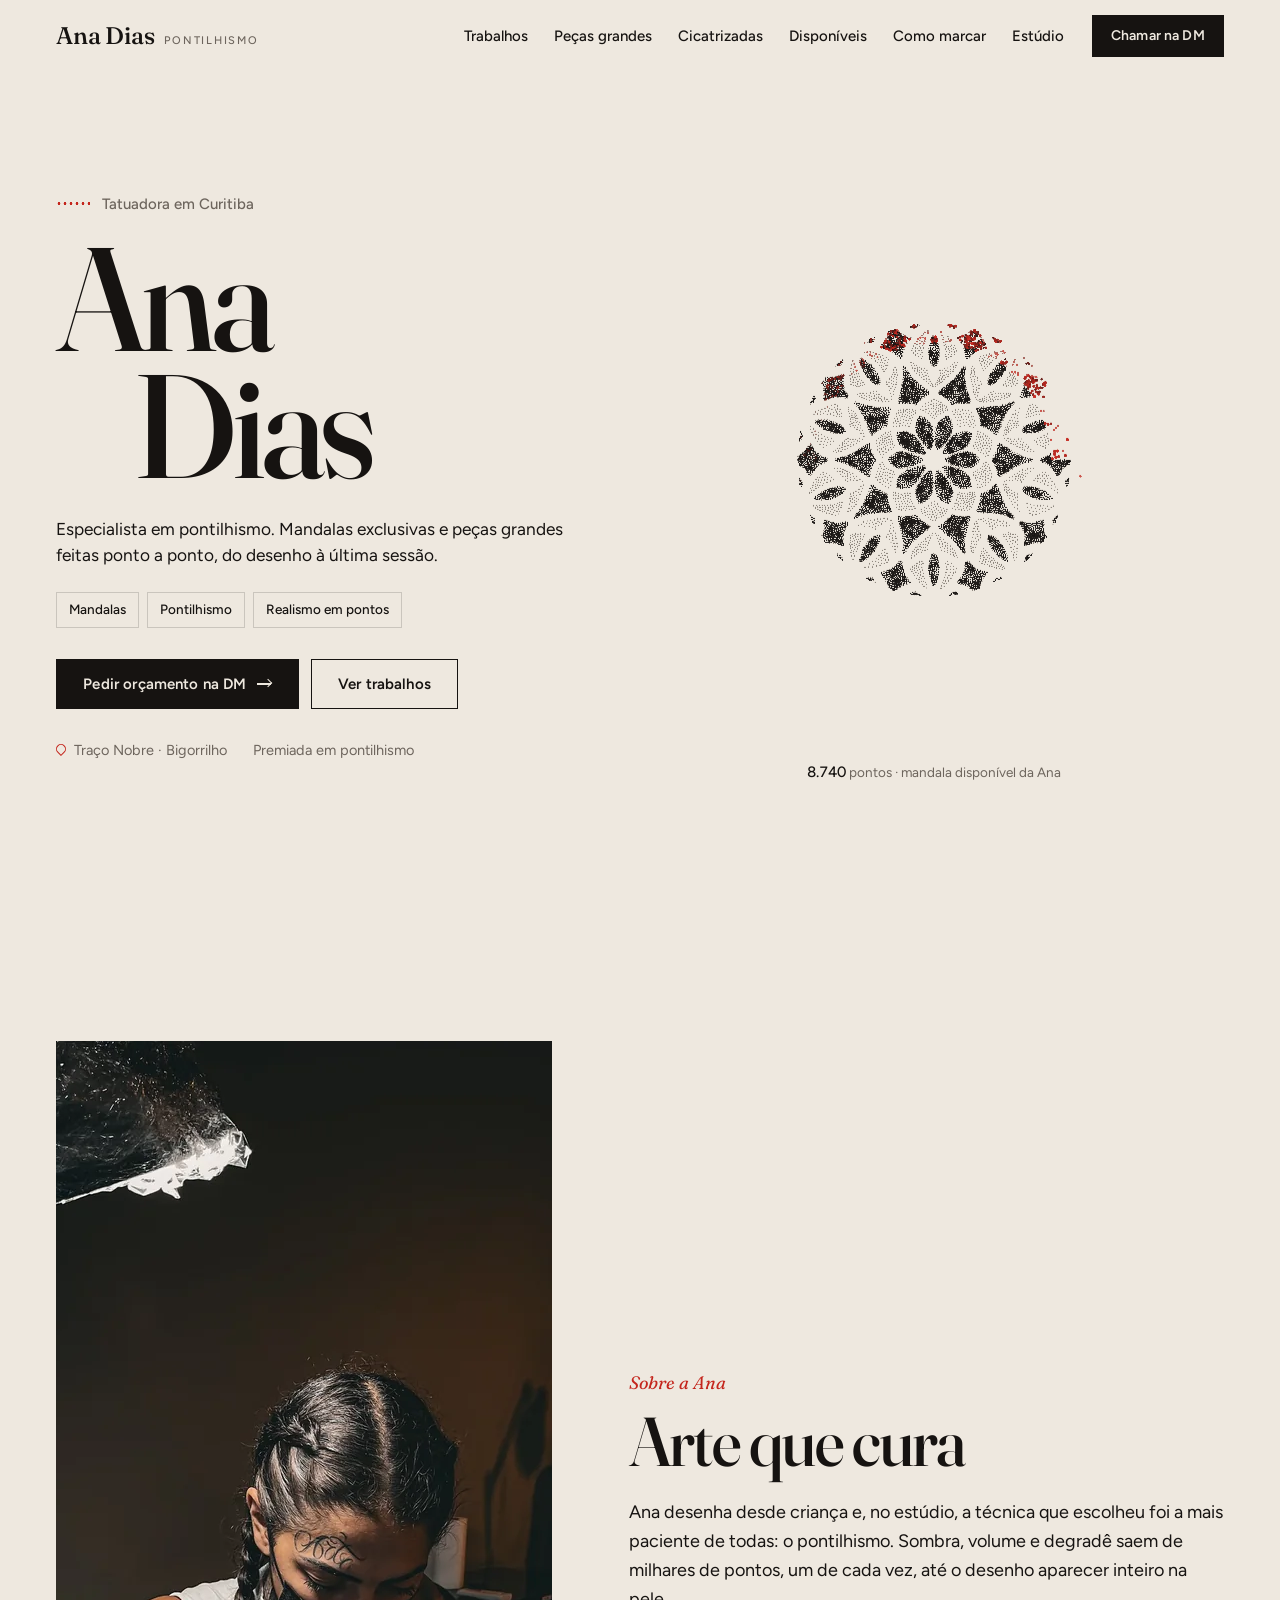
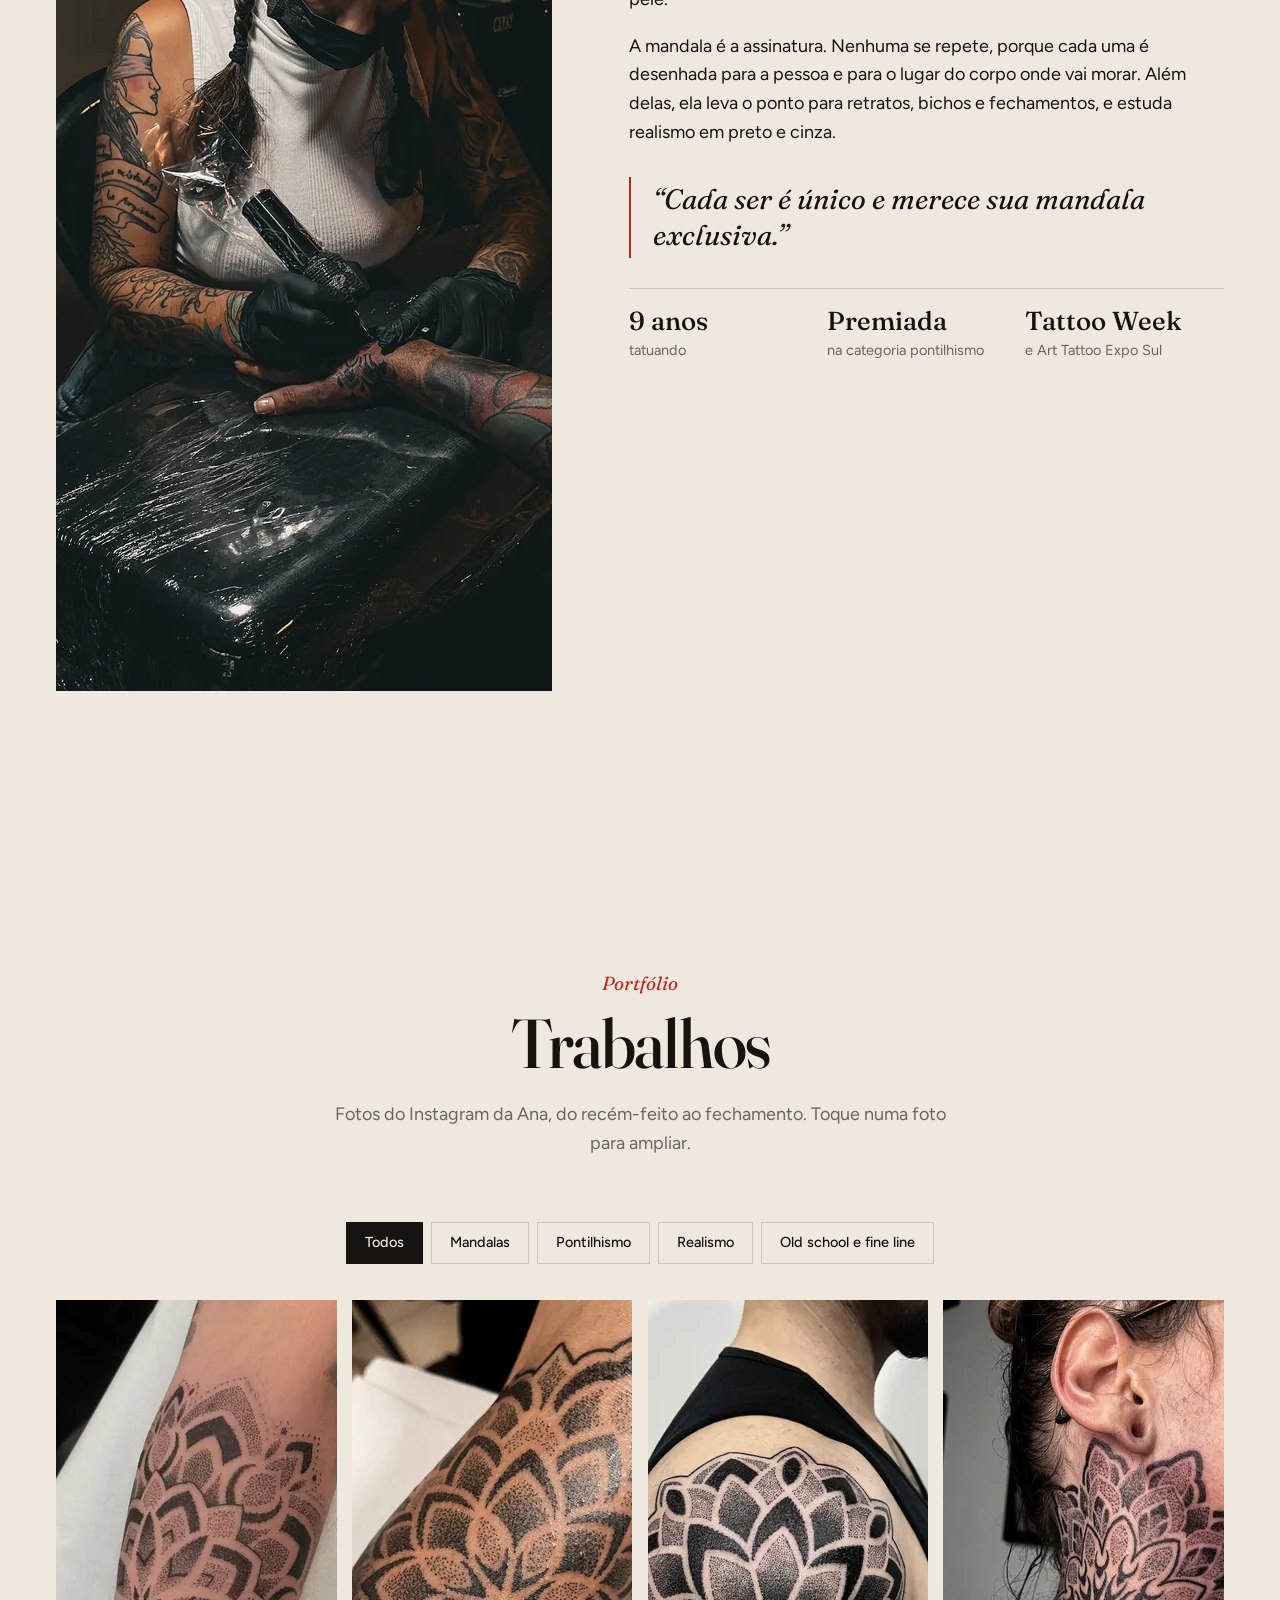
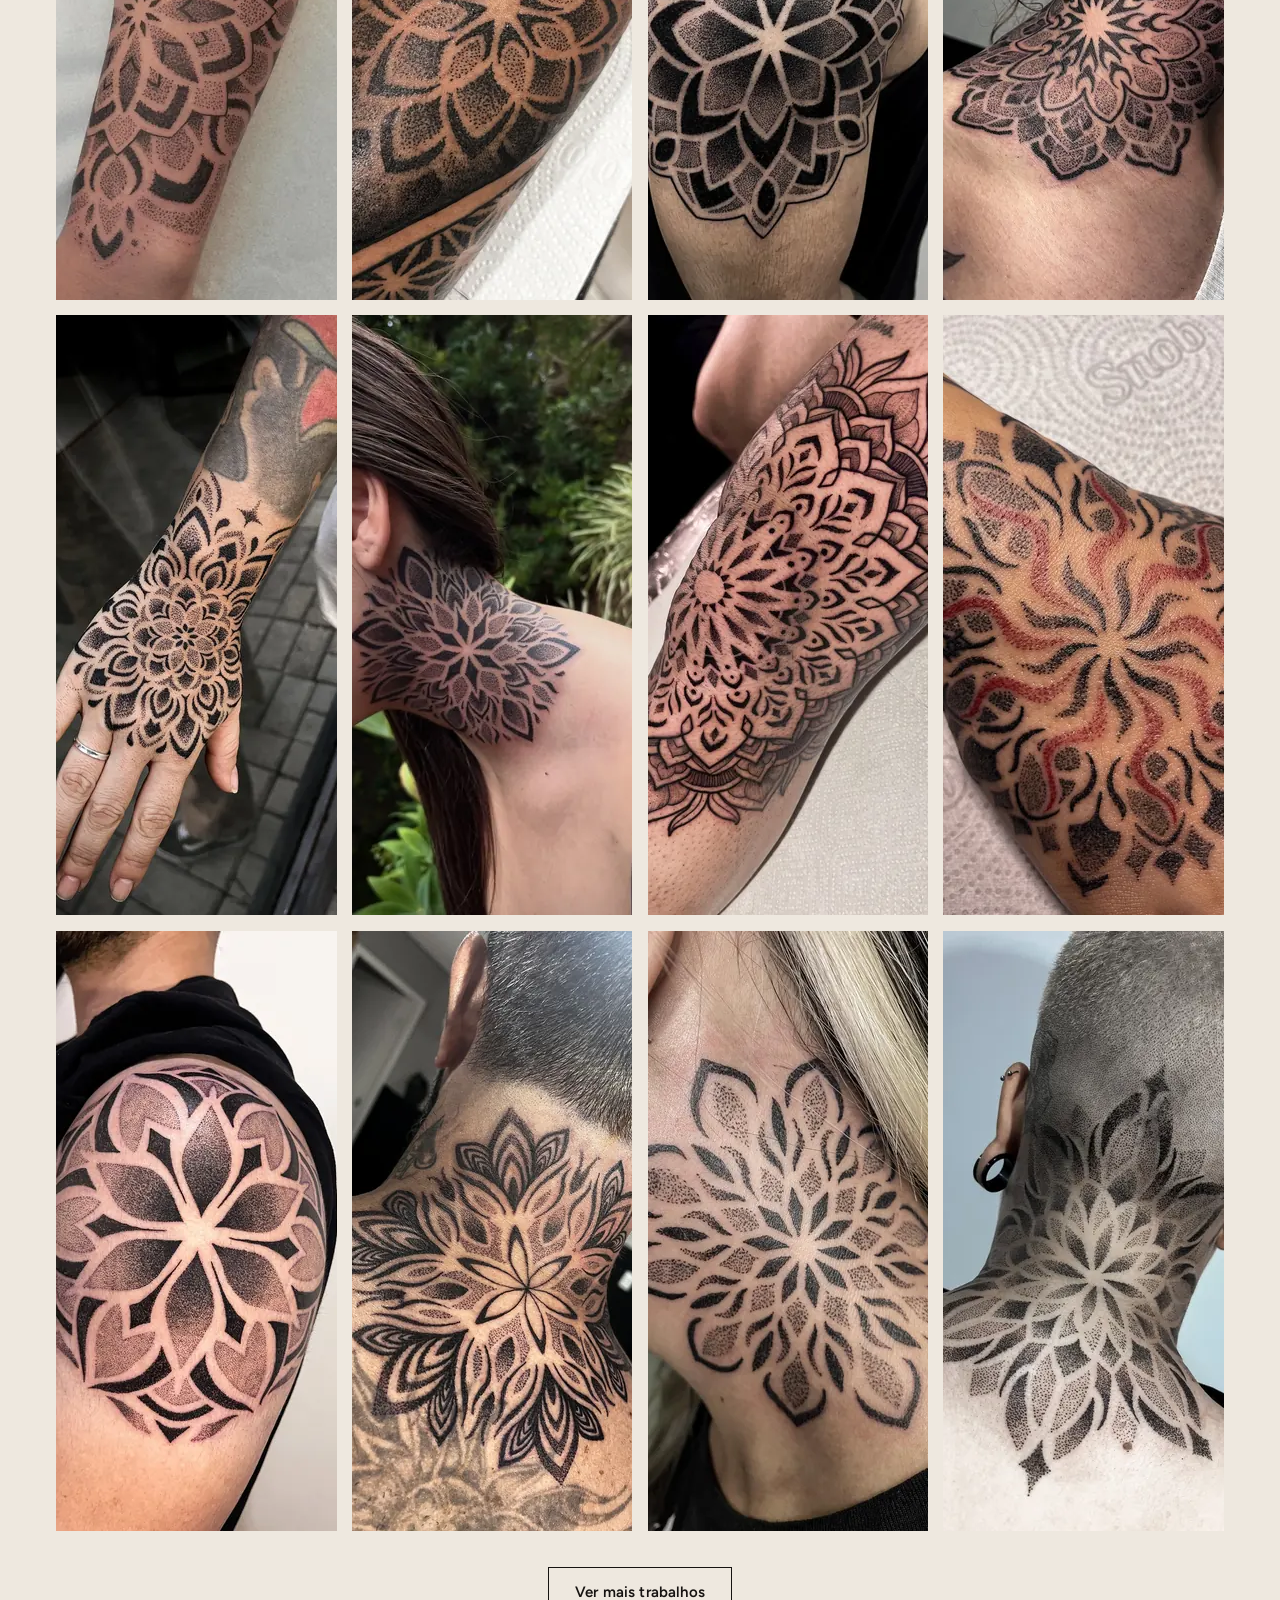
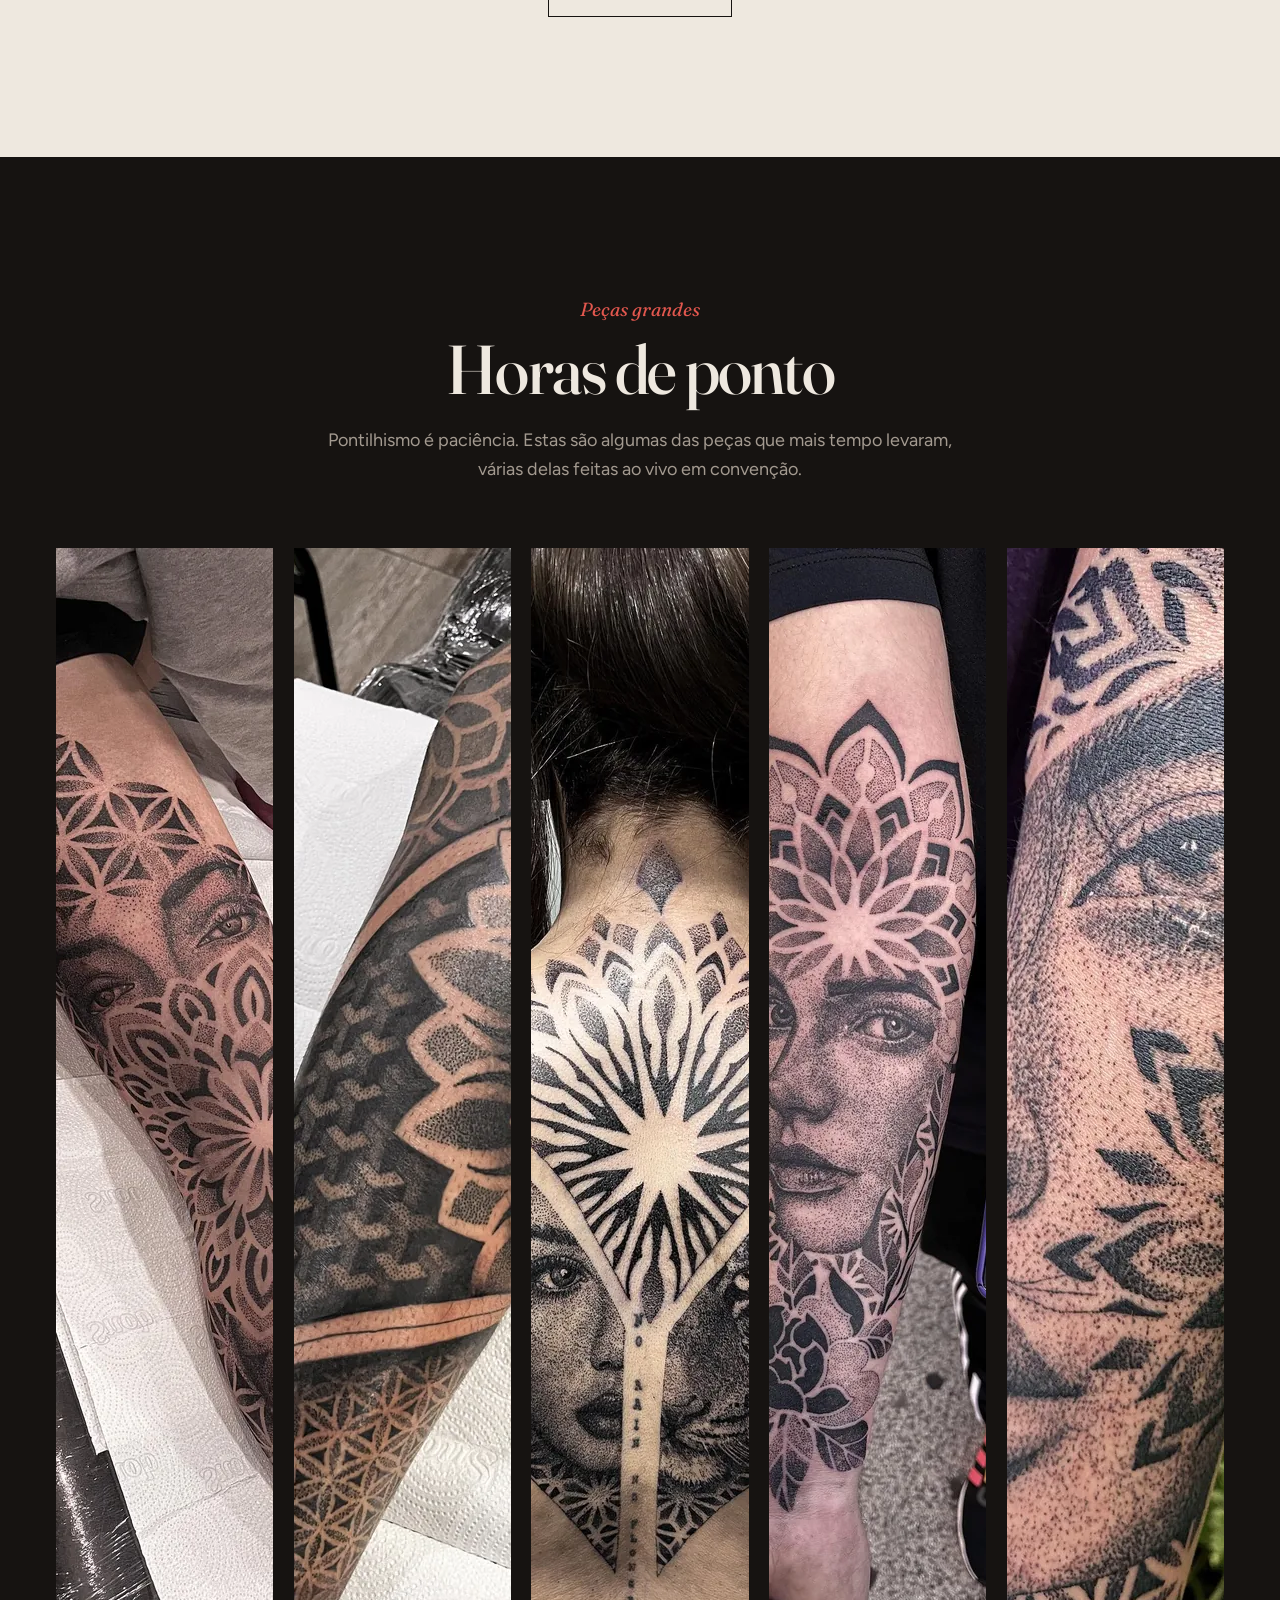
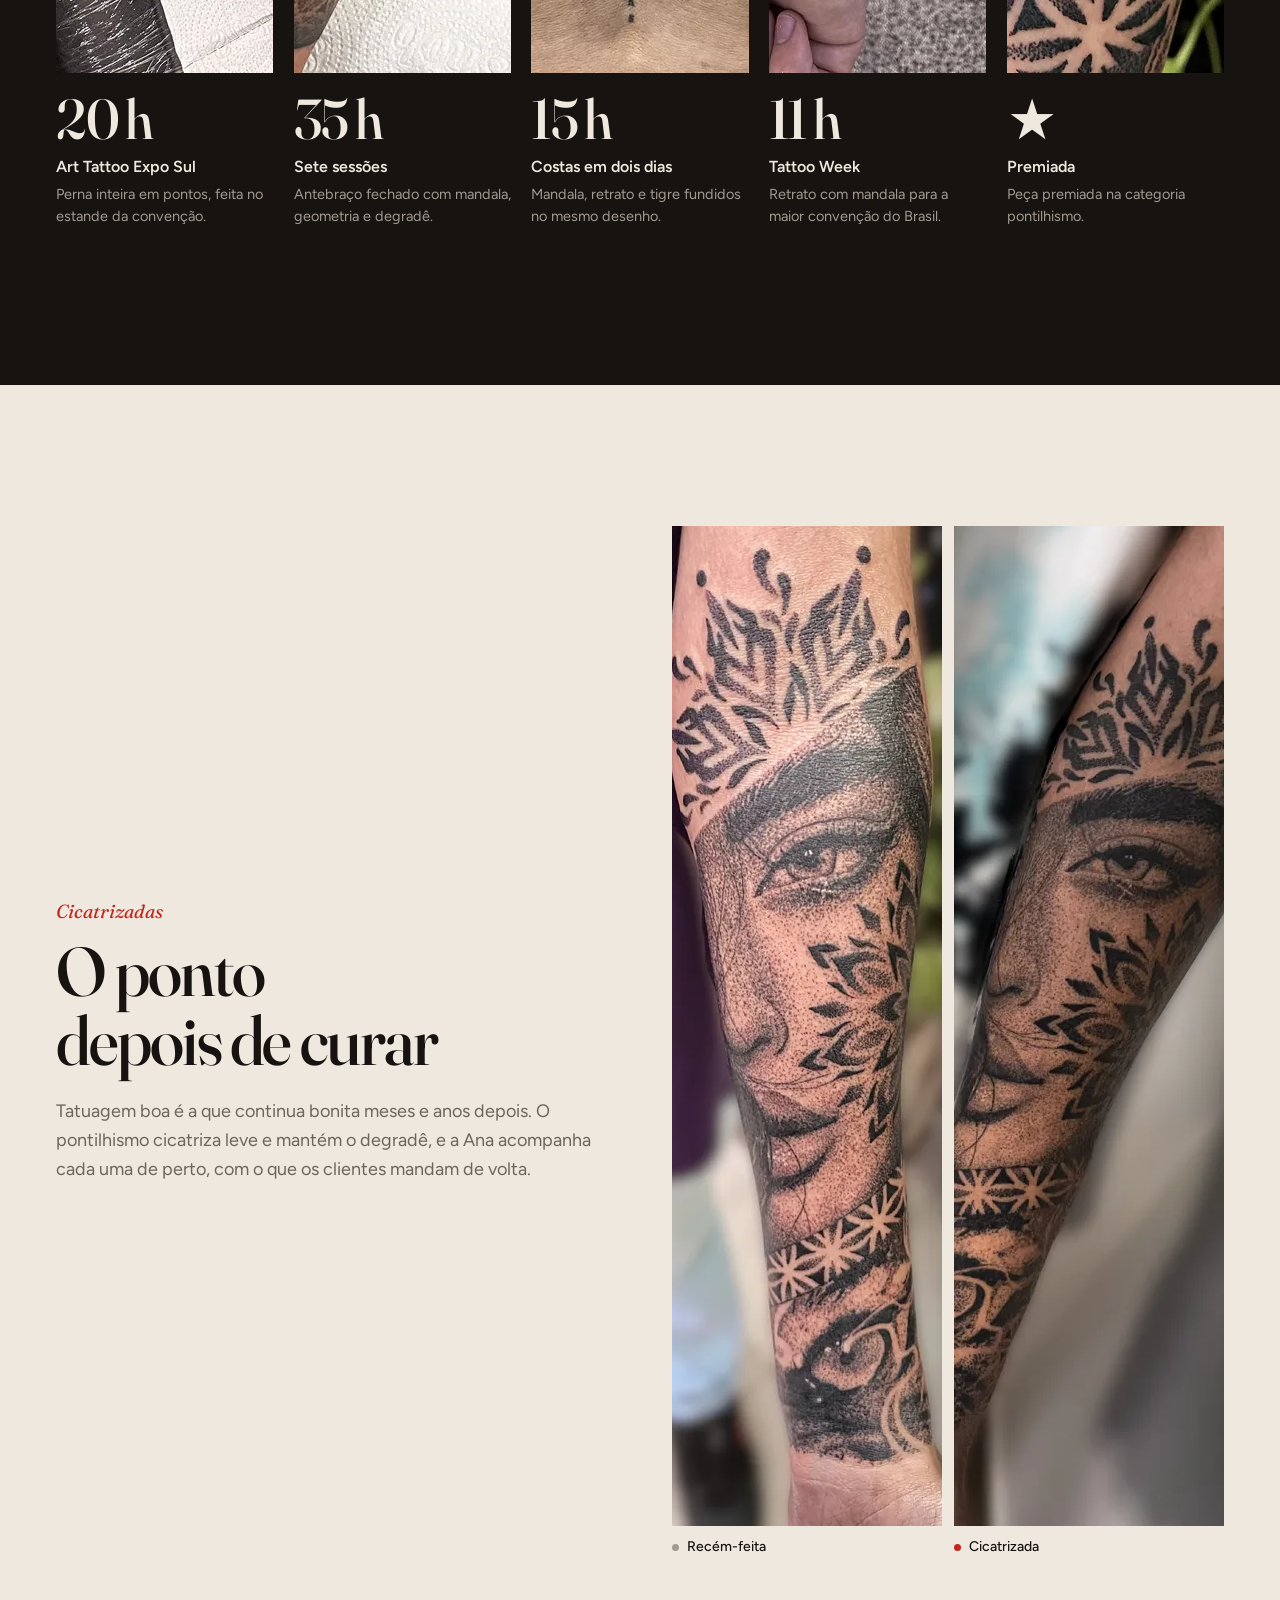
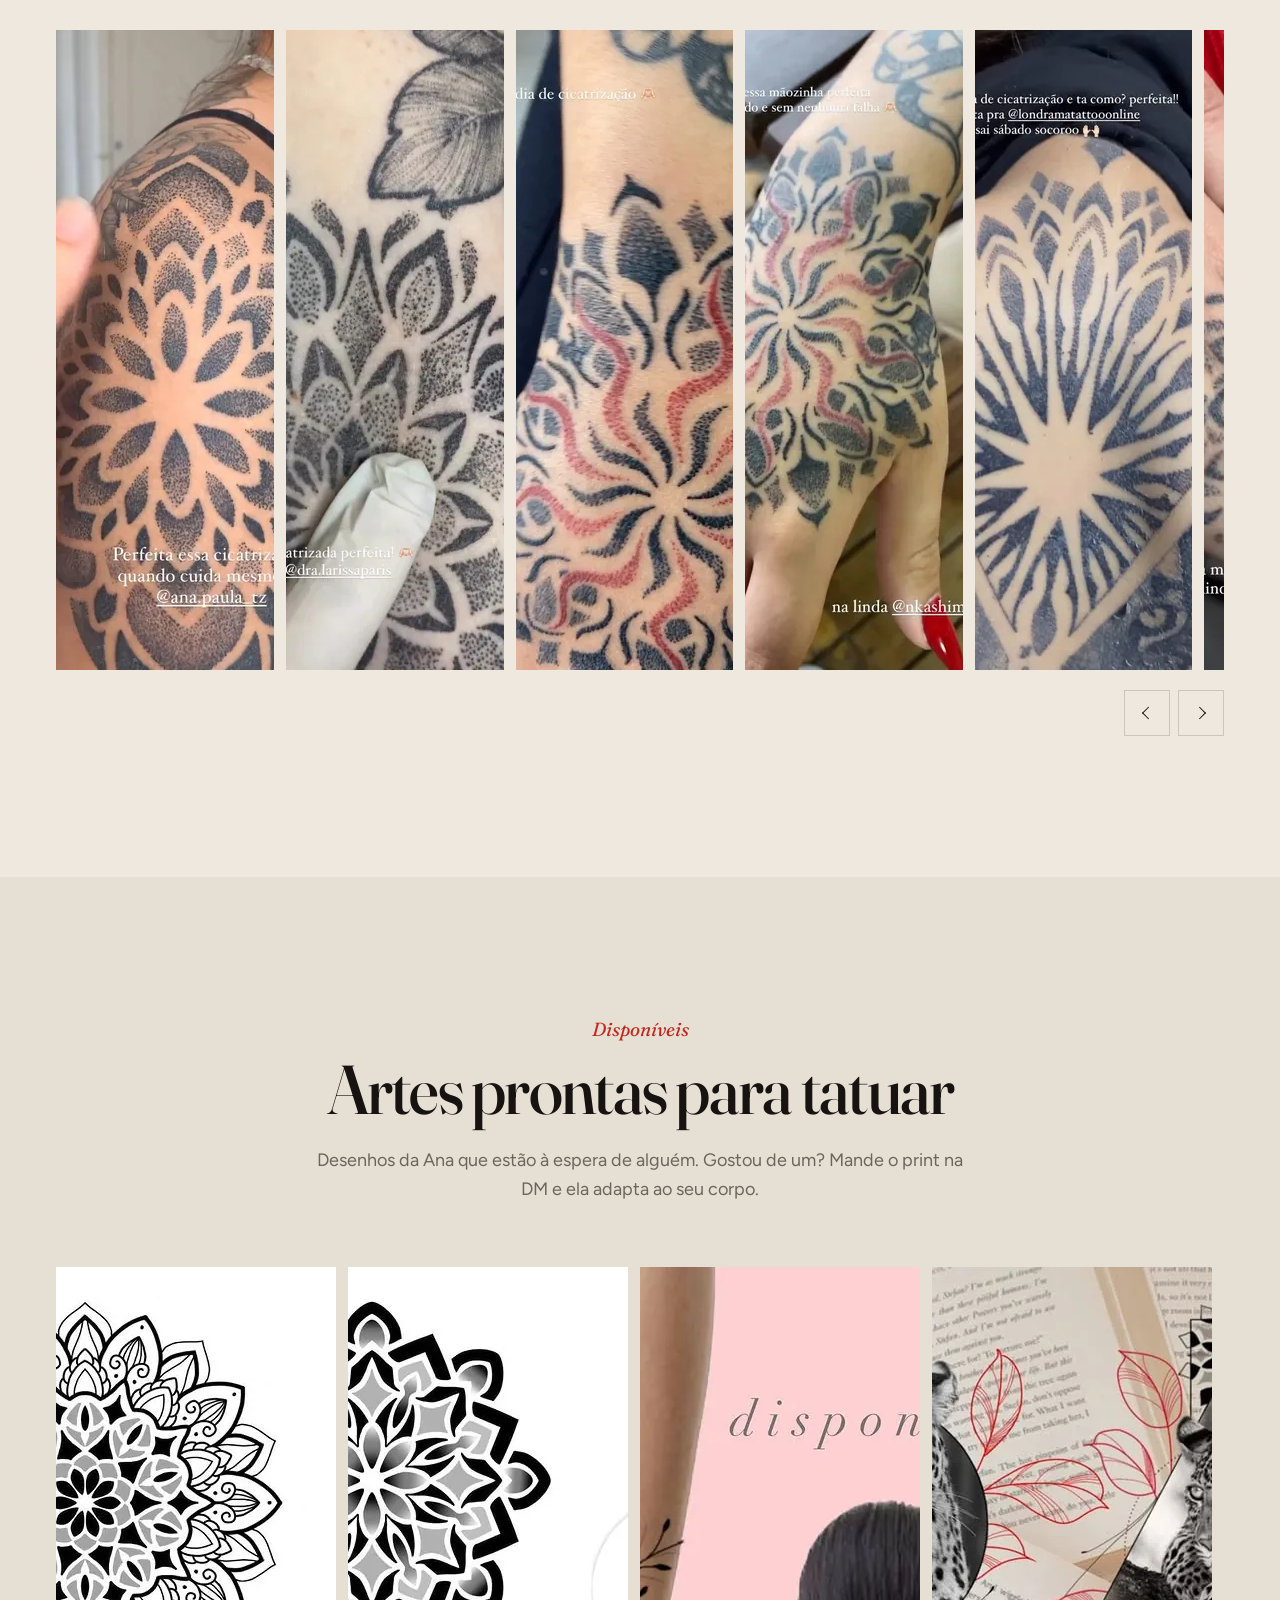
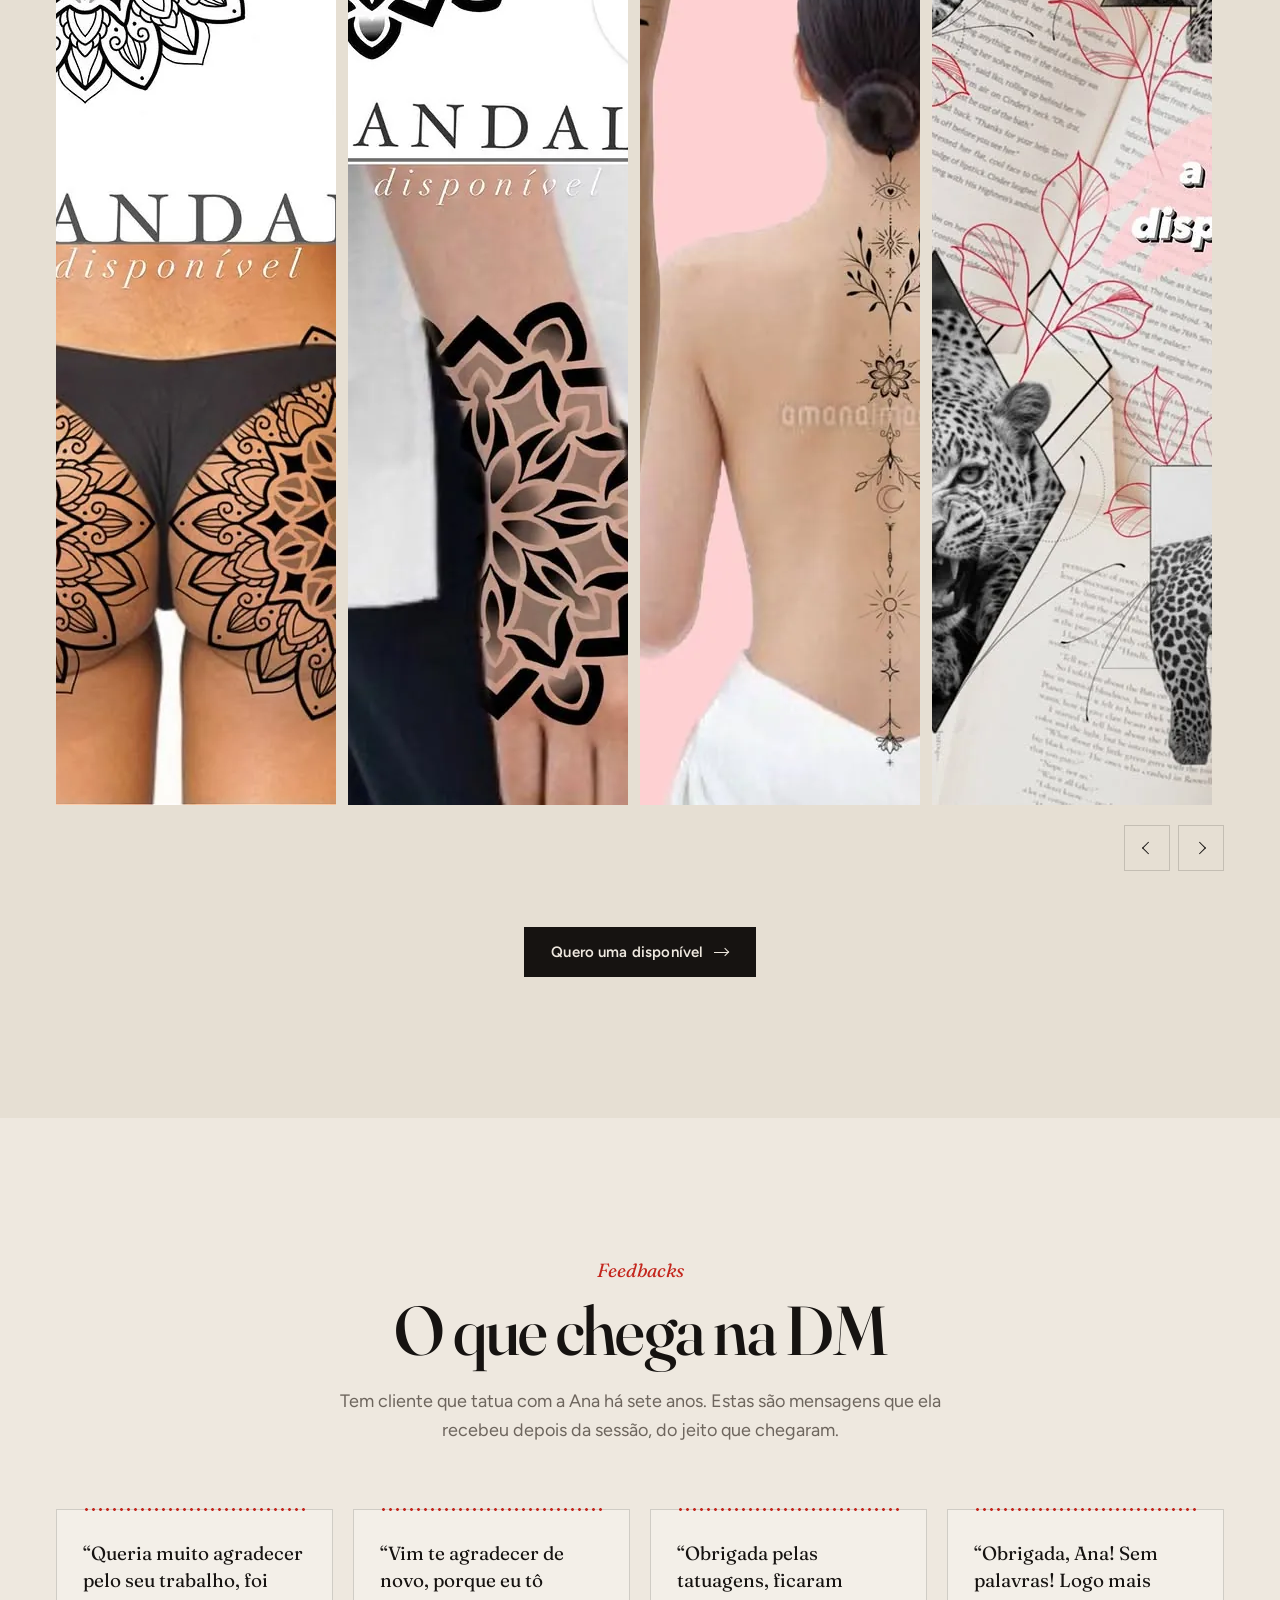
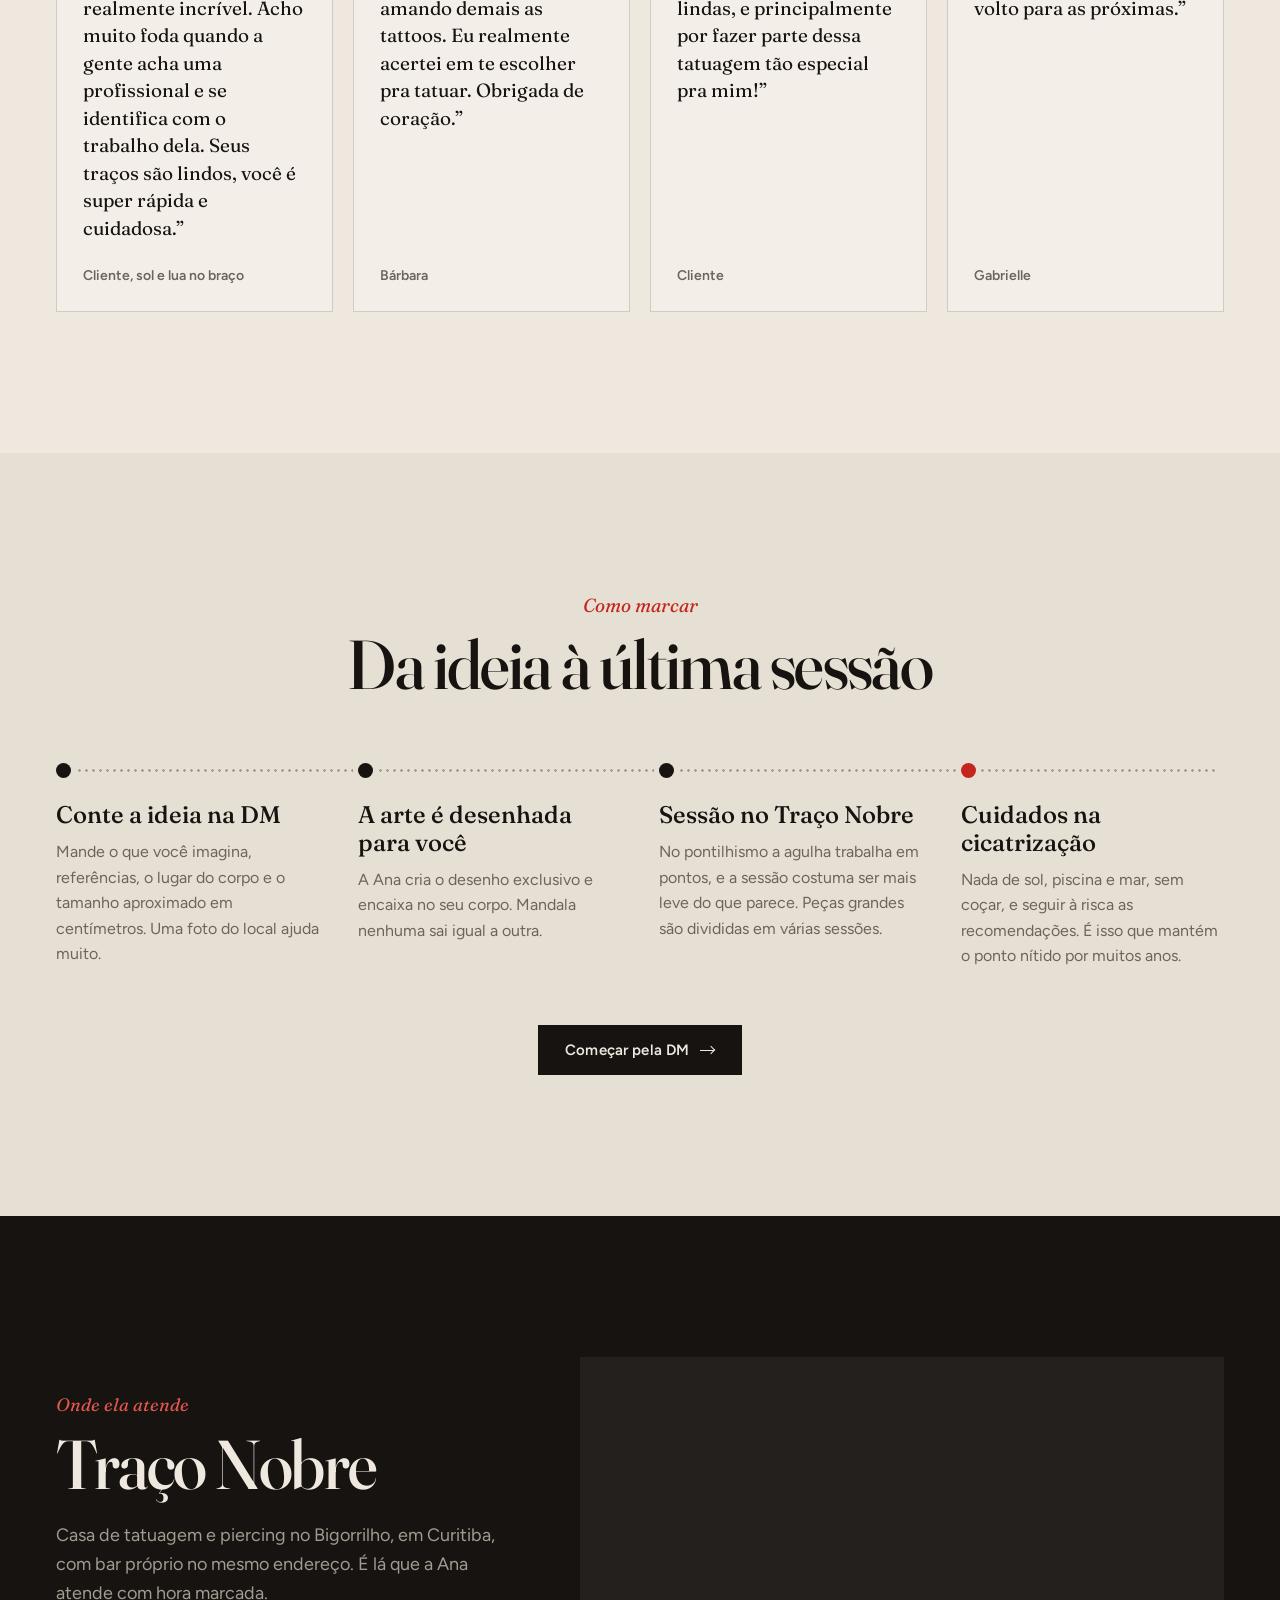
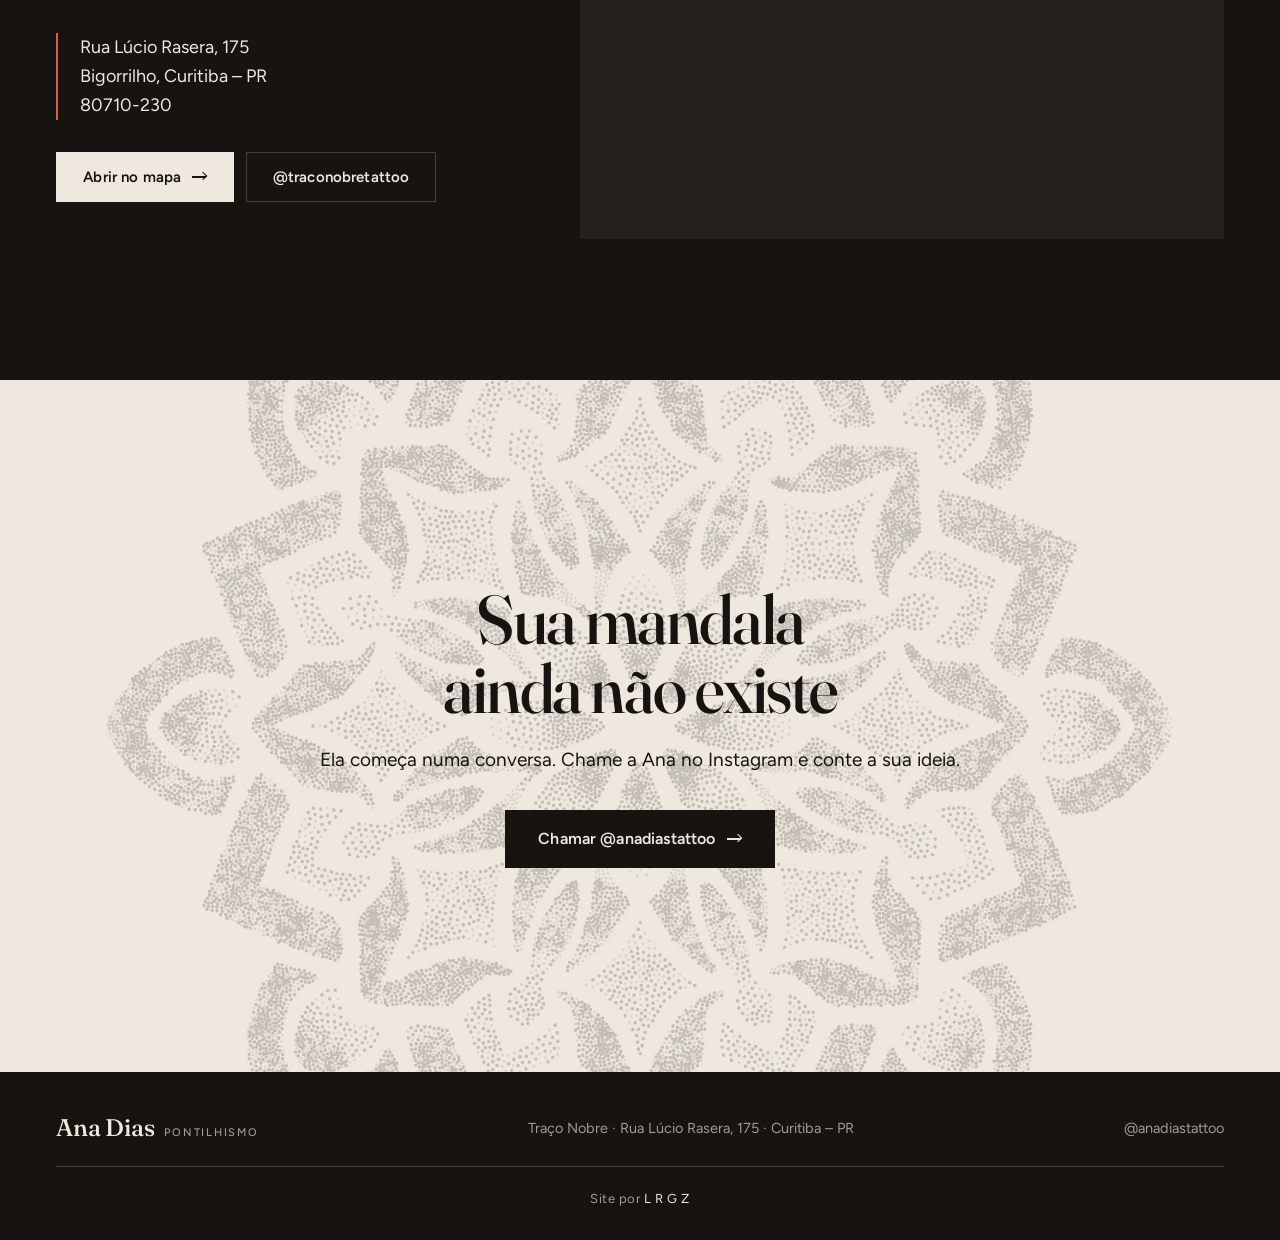
==== index.html @ ddc8d48d "Prévia do site da Ana Dias: hero de pontos, portfólio, cicatrizadas, disponíveis e Traço Nobre Co-Au" ====
<!doctype html>
<html lang="pt-BR">
<head>
<meta charset="utf-8">
<meta name="viewport" content="width=device-width, initial-scale=1, viewport-fit=cover">
<title>Ana Dias · Pontilhismo em Curitiba</title>
<meta name="description" content="Ana Dias, tatuadora especialista em pontilhismo em Curitiba. Mandalas exclusivas e peças grandes feitas ponto a ponto, no Traço Nobre (Bigorrilho).">
<meta name="robots" content="noindex, nofollow">
<meta name="theme-color" content="#eee8df">
<meta property="og:title" content="Ana Dias · Pontilhismo em Curitiba">
<meta property="og:description" content="Mandalas exclusivas e peças grandes feitas ponto a ponto.">
<meta property="og:image" content="https://azeugral.github.io/ana-dias/og.jpg">
<meta property="og:type" content="website">
<link rel="icon" href="favicon.svg" type="image/svg+xml">
<link rel="apple-touch-icon" href="apple-touch-icon.png">
<link rel="preconnect" href="https://fonts.googleapis.com">
<link rel="preconnect" href="https://fonts.gstatic.com" crossorigin>
<link href="https://fonts.googleapis.com/css2?family=Fraunces:opsz,wght@9..144,400;9..144,500;9..144,600&family=Figtree:wght@400;500;600&display=swap" rel="stylesheet">
<link rel="stylesheet" href="assets/css/site.css?v=1">
<script>if(!matchMedia('(prefers-reduced-motion: reduce)').matches&&!matchMedia('(hover: none), (pointer: coarse)').matches&&innerWidth>1000)document.documentElement.classList.add('gl')</script>
</head>
<body>

<header class="topo" id="topo">
  <a class="marca" href="#inicio" aria-label="Ana Dias, início">Ana Dias<span>pontilhismo</span></a>
  <nav class="menu" id="menu" aria-label="Seções">
    <a href="#trabalhos">Trabalhos</a>
    <a href="#pecas">Peças grandes</a>
    <a href="#cicatrizadas">Cicatrizadas</a>
    <a href="#disponiveis">Disponíveis</a>
    <a href="#como">Como marcar</a>
    <a href="#estudio">Estúdio</a>
  </nav>
  <a class="btn btn-tinta topo-cta" href="https://ig.me/m/anadiastattoo" target="_blank" rel="noopener">Chamar na DM</a>
  <button class="abre-menu" id="abre-menu" aria-label="Abrir menu" aria-expanded="false" aria-controls="menu"><span></span><span></span></button>
</header>

<main>

<section class="hero" id="inicio">
  <div class="hero-texto">
    <p class="hero-local">Tatuadora em Curitiba</p>
    <h1 class="hero-nome"><span class="linha">Ana</span><span class="linha">Dias</span></h1>
    <p class="hero-sub">Especialista em pontilhismo. Mandalas exclusivas e peças grandes feitas ponto a ponto, do desenho à última sessão.</p>
    <ul class="hero-tags" aria-label="Estilos">
      <li>Mandalas</li><li>Pontilhismo</li><li>Realismo em pontos</li>
    </ul>
    <div class="hero-botoes">
      <a class="btn btn-tinta" href="https://ig.me/m/anadiastattoo" target="_blank" rel="noopener">Pedir orçamento na DM <i class="seta" aria-hidden="true"></i></a>
      <a class="btn btn-linha" href="#trabalhos">Ver trabalhos</a>
    </div>
    <p class="hero-info">
      <span><i class="pino" aria-hidden="true"></i>Traço Nobre · Bigorrilho</span>
      <span>Premiada em pontilhismo</span>
    </p>
  </div>
  <figure class="hero-mandala" aria-label="Mandala disponível da Ana se formando ponto a ponto">
    <div class="mandala-palco" id="palco">
      <img class="mandala-poster" src="assets/img/mandala-a.webp" alt="" width="1400" height="1400" fetchpriority="high">
      <video class="mandala-video" id="mandala-video" muted playsinline loop preload="none" poster="assets/img/mandala-a.webp" aria-hidden="true"></video>
      <canvas class="mandala-canvas" id="mandala-canvas" aria-hidden="true"></canvas>
    </div>
    <figcaption class="mandala-conta"><b id="conta">26.000</b> pontos · mandala disponível da Ana</figcaption>
  </figure>
</section>

<section class="sobre secao" id="sobre">
  <div class="sobre-fotos entra">
    <img src="assets/img/sobre-1.webp" alt="Ana Dias tatuando no estúdio" width="1000" height="1250" loading="lazy">
  </div>
  <div class="sobre-texto entra">
    <p class="chapeu">Sobre a Ana</p>
    <h2 class="titulo">Arte que cura</h2>
    <p>Ana desenha desde criança e, no estúdio, a técnica que escolheu foi a mais paciente de todas: o pontilhismo. Sombra, volume e degradê saem de milhares de pontos, um de cada vez, até o desenho aparecer inteiro na pele.</p>
    <p>A mandala é a assinatura. Nenhuma se repete, porque cada uma é desenhada para a pessoa e para o lugar do corpo onde vai morar. Além delas, ela leva o ponto para retratos, bichos e fechamentos, e estuda realismo em preto e cinza.</p>
    <blockquote>“Cada ser é único e merece sua mandala exclusiva.”</blockquote>
    <ul class="fatos">
      <li><b>9 anos</b> tatuando</li>
      <li><b>Premiada</b> na categoria pontilhismo</li>
      <li><b>Tattoo Week</b> e Art Tattoo Expo Sul</li>
    </ul>
  </div>
</section>

<section class="trabalhos secao" id="trabalhos">
  <div class="cab entra">
    <p class="chapeu">Portfólio</p>
    <h2 class="titulo">Trabalhos</h2>
    <p class="cab-texto">Fotos do Instagram da Ana, do recém-feito ao fechamento. Toque numa foto para ampliar.</p>
  </div>
  <div class="filtros entra" role="tablist" aria-label="Filtrar trabalhos">
    <button class="filtro ativo" data-f="todos" role="tab" aria-selected="true">Todos</button>
    <button class="filtro" data-f="mandala" role="tab" aria-selected="false">Mandalas</button>
    <button class="filtro" data-f="pontilhismo" role="tab" aria-selected="false">Pontilhismo</button>
    <button class="filtro" data-f="realismo" role="tab" aria-selected="false">Realismo</button>
    <button class="filtro" data-f="outros" role="tab" aria-selected="false">Old school e fine line</button>
  </div>
  <ul class="grade" id="grade">
    <li class="obra" data-cat="mandala"><button class="obra-btn" data-g="01" aria-label="Ampliar: Mandala no antebraço">
      <img src="assets/img/obras/01-p.webp" srcset="assets/img/obras/01-p.webp 480w, assets/img/obras/01.webp 960w" sizes="(max-width: 700px) 50vw, (max-width: 1100px) 33vw, 25vw" alt="Mandala no antebraço" width="480" height="600" loading="lazy" decoding="async">
      <span class="obra-leg"><b>Mandala no antebraço</b><small>Mandala</small></span></button></li>
    <li class="obra" data-cat="mandala"><button class="obra-btn" data-g="02" aria-label="Ampliar: Mandala no antebraço, milhares de pontos">
      <img src="assets/img/obras/02-p.webp" srcset="assets/img/obras/02-p.webp 480w, assets/img/obras/02.webp 960w" sizes="(max-width: 700px) 50vw, (max-width: 1100px) 33vw, 25vw" alt="Mandala no antebraço, milhares de pontos" width="480" height="600" loading="lazy" decoding="async">
      <span class="obra-leg"><b>Mandala no antebraço, milhares de pontos</b><small>Mandala</small></span></button></li>
    <li class="obra" data-cat="mandala"><button class="obra-btn" data-g="03" aria-label="Ampliar: Ombro, início de fechamento">
      <img src="assets/img/obras/03-p.webp" srcset="assets/img/obras/03-p.webp 480w, assets/img/obras/03.webp 960w" sizes="(max-width: 700px) 50vw, (max-width: 1100px) 33vw, 25vw" alt="Ombro, início de fechamento" width="480" height="600" loading="lazy" decoding="async">
      <span class="obra-leg"><b>Ombro, início de fechamento</b><small>Mandala</small></span></button></li>
    <li class="obra" data-cat="mandala"><button class="obra-btn" data-g="04" aria-label="Ampliar: Pescoço, sessão única">
      <img src="assets/img/obras/04-p.webp" srcset="assets/img/obras/04-p.webp 480w, assets/img/obras/04.webp 960w" sizes="(max-width: 700px) 50vw, (max-width: 1100px) 33vw, 25vw" alt="Pescoço, sessão única" width="480" height="600" loading="lazy" decoding="async">
      <span class="obra-leg"><b>Pescoço, sessão única</b><small>Mandala</small></span></button></li>
    <li class="obra" data-cat="mandala"><button class="obra-btn" data-g="05" aria-label="Ampliar: Mão inteira">
      <img src="assets/img/obras/05-p.webp" srcset="assets/img/obras/05-p.webp 480w, assets/img/obras/05.webp 960w" sizes="(max-width: 700px) 50vw, (max-width: 1100px) 33vw, 25vw" alt="Mão inteira" width="480" height="600" loading="lazy" decoding="async">
      <span class="obra-leg"><b>Mão inteira</b><small>Mandala</small></span></button></li>
    <li class="obra" data-cat="mandala"><button class="obra-btn" data-g="06" aria-label="Ampliar: Mandala na nuca e pescoço">
      <img src="assets/img/obras/06-p.webp" srcset="assets/img/obras/06-p.webp 480w, assets/img/obras/06.webp 960w" sizes="(max-width: 700px) 50vw, (max-width: 1100px) 33vw, 25vw" alt="Mandala na nuca e pescoço" width="480" height="600" loading="lazy" decoding="async">
      <span class="obra-leg"><b>Mandala na nuca e pescoço</b><small>Mandala</small></span></button></li>
    <li class="obra" data-cat="mandala"><button class="obra-btn" data-g="07" aria-label="Ampliar: Cotovelo com linhas">
      <img src="assets/img/obras/07-p.webp" srcset="assets/img/obras/07-p.webp 480w, assets/img/obras/07.webp 960w" sizes="(max-width: 700px) 50vw, (max-width: 1100px) 33vw, 25vw" alt="Cotovelo com linhas" width="480" height="600" loading="lazy" decoding="async">
      <span class="obra-leg"><b>Cotovelo com linhas</b><small>Mandala</small></span></button></li>
    <li class="obra" data-cat="mandala"><button class="obra-btn" data-g="08" aria-label="Ampliar: Mandala com vermelho">
      <img src="assets/img/obras/08-p.webp" srcset="assets/img/obras/08-p.webp 480w, assets/img/obras/08.webp 960w" sizes="(max-width: 700px) 50vw, (max-width: 1100px) 33vw, 25vw" alt="Mandala com vermelho" width="480" height="600" loading="lazy" decoding="async">
      <span class="obra-leg"><b>Mandala com vermelho</b><small>Mandala</small></span></button></li>
    <li class="obra" data-cat="mandala"><button class="obra-btn" data-g="09" aria-label="Ampliar: Ombro, pétalas abertas">
      <img src="assets/img/obras/09-p.webp" srcset="assets/img/obras/09-p.webp 480w, assets/img/obras/09.webp 960w" sizes="(max-width: 700px) 50vw, (max-width: 1100px) 33vw, 25vw" alt="Ombro, pétalas abertas" width="480" height="600" loading="lazy" decoding="async">
      <span class="obra-leg"><b>Ombro, pétalas abertas</b><small>Mandala</small></span></button></li>
    <li class="obra" data-cat="mandala"><button class="obra-btn" data-g="10" aria-label="Ampliar: Início de um projeto de costas">
      <img src="assets/img/obras/10-p.webp" srcset="assets/img/obras/10-p.webp 480w, assets/img/obras/10.webp 960w" sizes="(max-width: 700px) 50vw, (max-width: 1100px) 33vw, 25vw" alt="Início de um projeto de costas" width="480" height="600" loading="lazy" decoding="async">
      <span class="obra-leg"><b>Início de um projeto de costas</b><small>Mandala</small></span></button></li>
    <li class="obra" data-cat="mandala"><button class="obra-btn" data-g="11" aria-label="Ampliar: Pescoço em pontilhismo">
      <img src="assets/img/obras/11-p.webp" srcset="assets/img/obras/11-p.webp 480w, assets/img/obras/11.webp 960w" sizes="(max-width: 700px) 50vw, (max-width: 1100px) 33vw, 25vw" alt="Pescoço em pontilhismo" width="480" height="600" loading="lazy" decoding="async">
      <span class="obra-leg"><b>Pescoço em pontilhismo</b><small>Mandala</small></span></button></li>
    <li class="obra" data-cat="mandala"><button class="obra-btn" data-g="12" aria-label="Ampliar: Nuca">
      <img src="assets/img/obras/12-p.webp" srcset="assets/img/obras/12-p.webp 480w, assets/img/obras/12.webp 960w" sizes="(max-width: 700px) 50vw, (max-width: 1100px) 33vw, 25vw" alt="Nuca" width="480" height="600" loading="lazy" decoding="async">
      <span class="obra-leg"><b>Nuca</b><small>Mandala</small></span></button></li>
    <li class="obra" data-cat="mandala"><button class="obra-btn" data-g="13" aria-label="Ampliar: Dorso da mão">
      <img src="assets/img/obras/13-p.webp" srcset="assets/img/obras/13-p.webp 480w, assets/img/obras/13.webp 960w" sizes="(max-width: 700px) 50vw, (max-width: 1100px) 33vw, 25vw" alt="Dorso da mão" width="480" height="600" loading="lazy" decoding="async">
      <span class="obra-leg"><b>Dorso da mão</b><small>Mandala</small></span></button></li>
    <li class="obra" data-cat="mandala"><button class="obra-btn" data-g="14" aria-label="Ampliar: Joelho, três sessões">
      <img src="assets/img/obras/14-p.webp" srcset="assets/img/obras/14-p.webp 480w, assets/img/obras/14.webp 960w" sizes="(max-width: 700px) 50vw, (max-width: 1100px) 33vw, 25vw" alt="Joelho, três sessões" width="480" height="600" loading="lazy" decoding="async">
      <span class="obra-leg"><b>Joelho, três sessões</b><small>Mandala</small></span></button></li>
    <li class="obra" data-cat="mandala"><button class="obra-btn" data-g="15" aria-label="Ampliar: Par nos cotovelos">
      <img src="assets/img/obras/15-p.webp" srcset="assets/img/obras/15-p.webp 480w, assets/img/obras/15.webp 960w" sizes="(max-width: 700px) 50vw, (max-width: 1100px) 33vw, 25vw" alt="Par nos cotovelos" width="480" height="600" loading="lazy" decoding="async">
      <span class="obra-leg"><b>Par nos cotovelos</b><small>Mandala</small></span></button></li>
    <li class="obra" data-cat="mandala"><button class="obra-btn" data-g="16" aria-label="Ampliar: Mandala com sombra">
      <img src="assets/img/obras/16-p.webp" srcset="assets/img/obras/16-p.webp 480w, assets/img/obras/16.webp 960w" sizes="(max-width: 700px) 50vw, (max-width: 1100px) 33vw, 25vw" alt="Mandala com sombra" width="480" height="600" loading="lazy" decoding="async">
      <span class="obra-leg"><b>Mandala com sombra</b><small>Mandala</small></span></button></li>
    <li class="obra" data-cat="pontilhismo"><button class="obra-btn" data-g="17" aria-label="Ampliar: Retrato e rosas no braço">
      <img src="assets/img/obras/17-p.webp" srcset="assets/img/obras/17-p.webp 480w, assets/img/obras/17.webp 960w" sizes="(max-width: 700px) 50vw, (max-width: 1100px) 33vw, 25vw" alt="Retrato e rosas no braço" width="480" height="600" loading="lazy" decoding="async">
      <span class="obra-leg"><b>Retrato e rosas no braço</b><small>Pontilhismo</small></span></button></li>
    <li class="obra" data-cat="pontilhismo"><button class="obra-btn" data-g="18" aria-label="Ampliar: Tigre e lua">
      <img src="assets/img/obras/18-p.webp" srcset="assets/img/obras/18-p.webp 480w, assets/img/obras/18.webp 960w" sizes="(max-width: 700px) 50vw, (max-width: 1100px) 33vw, 25vw" alt="Tigre e lua" width="480" height="600" loading="lazy" decoding="async">
      <span class="obra-leg"><b>Tigre e lua</b><small>Pontilhismo</small></span></button></li>
    <li class="obra" data-cat="pontilhismo"><button class="obra-btn" data-g="19" aria-label="Ampliar: Underboob exclusivo">
      <img src="assets/img/obras/19-p.webp" srcset="assets/img/obras/19-p.webp 480w, assets/img/obras/19.webp 960w" sizes="(max-width: 700px) 50vw, (max-width: 1100px) 33vw, 25vw" alt="Underboob exclusivo" width="480" height="600" loading="lazy" decoding="async">
      <span class="obra-leg"><b>Underboob exclusivo</b><small>Pontilhismo</small></span></button></li>
    <li class="obra" data-cat="pontilhismo"><button class="obra-btn" data-g="20" aria-label="Ampliar: Braço fechado com mandalas">
      <img src="assets/img/obras/20-p.webp" srcset="assets/img/obras/20-p.webp 480w, assets/img/obras/20.webp 960w" sizes="(max-width: 700px) 50vw, (max-width: 1100px) 33vw, 25vw" alt="Braço fechado com mandalas" width="480" height="600" loading="lazy" decoding="async">
      <span class="obra-leg"><b>Braço fechado com mandalas</b><small>Pontilhismo</small></span></button></li>
    <li class="obra" data-cat="pontilhismo"><button class="obra-btn" data-g="21" aria-label="Ampliar: Retrato 100% em pontos">
      <img src="assets/img/obras/21-p.webp" srcset="assets/img/obras/21-p.webp 480w, assets/img/obras/21.webp 960w" sizes="(max-width: 700px) 50vw, (max-width: 1100px) 33vw, 25vw" alt="Retrato 100% em pontos" width="480" height="600" loading="lazy" decoding="async">
      <span class="obra-leg"><b>Retrato 100% em pontos</b><small>Pontilhismo</small></span></button></li>
    <li class="obra" data-cat="pontilhismo"><button class="obra-btn" data-g="22" aria-label="Ampliar: E.T., só pontos">
      <img src="assets/img/obras/22-p.webp" srcset="assets/img/obras/22-p.webp 480w, assets/img/obras/22.webp 960w" sizes="(max-width: 700px) 50vw, (max-width: 1100px) 33vw, 25vw" alt="E.T., só pontos" width="480" height="600" loading="lazy" decoding="async">
      <span class="obra-leg"><b>E.T., só pontos</b><small>Pontilhismo</small></span></button></li>
    <li class="obra" data-cat="realismo"><button class="obra-btn" data-g="23" aria-label="Ampliar: Kali em preto e cinza">
      <img src="assets/img/obras/23-p.webp" srcset="assets/img/obras/23-p.webp 480w, assets/img/obras/23.webp 960w" sizes="(max-width: 700px) 50vw, (max-width: 1100px) 33vw, 25vw" alt="Kali em preto e cinza" width="480" height="600" loading="lazy" decoding="async">
      <span class="obra-leg"><b>Kali em preto e cinza</b><small>Realismo</small></span></button></li>
    <li class="obra" data-cat="realismo"><button class="obra-btn" data-g="24" aria-label="Ampliar: Olho de tigre">
      <img src="assets/img/obras/24-p.webp" srcset="assets/img/obras/24-p.webp 480w, assets/img/obras/24.webp 960w" sizes="(max-width: 700px) 50vw, (max-width: 1100px) 33vw, 25vw" alt="Olho de tigre" width="480" height="600" loading="lazy" decoding="async">
      <span class="obra-leg"><b>Olho de tigre</b><small>Realismo</small></span></button></li>
    <li class="obra" data-cat="realismo"><button class="obra-btn" data-g="25" aria-label="Ampliar: Caveira em preto e cinza">
      <img src="assets/img/obras/25-p.webp" srcset="assets/img/obras/25-p.webp 480w, assets/img/obras/25.webp 960w" sizes="(max-width: 700px) 50vw, (max-width: 1100px) 33vw, 25vw" alt="Caveira em preto e cinza" width="480" height="600" loading="lazy" decoding="async">
      <span class="obra-leg"><b>Caveira em preto e cinza</b><small>Realismo</small></span></button></li>
    <li class="obra" data-cat="realismo"><button class="obra-btn" data-g="26" aria-label="Ampliar: Lobo e retrato">
      <img src="assets/img/obras/26-p.webp" srcset="assets/img/obras/26-p.webp 480w, assets/img/obras/26.webp 960w" sizes="(max-width: 700px) 50vw, (max-width: 1100px) 33vw, 25vw" alt="Lobo e retrato" width="480" height="600" loading="lazy" decoding="async">
      <span class="obra-leg"><b>Lobo e retrato</b><small>Realismo</small></span></button></li>
    <li class="obra" data-cat="realismo"><button class="obra-btn" data-g="27" aria-label="Ampliar: Coruja de 7 cm">
      <img src="assets/img/obras/27-p.webp" srcset="assets/img/obras/27-p.webp 480w, assets/img/obras/27.webp 960w" sizes="(max-width: 700px) 50vw, (max-width: 1100px) 33vw, 25vw" alt="Coruja de 7 cm" width="480" height="600" loading="lazy" decoding="async">
      <span class="obra-leg"><b>Coruja de 7 cm</b><small>Realismo</small></span></button></li>
    <li class="obra" data-cat="realismo"><button class="obra-btn" data-g="28" aria-label="Ampliar: Estudo de realismo">
      <img src="assets/img/obras/28-p.webp" srcset="assets/img/obras/28-p.webp 480w, assets/img/obras/28.webp 960w" sizes="(max-width: 700px) 50vw, (max-width: 1100px) 33vw, 25vw" alt="Estudo de realismo" width="480" height="600" loading="lazy" decoding="async">
      <span class="obra-leg"><b>Estudo de realismo</b><small>Realismo</small></span></button></li>
    <li class="obra" data-cat="outros"><button class="obra-btn" data-g="29" aria-label="Ampliar: Fechamento old school colorido">
      <img src="assets/img/obras/29-p.webp" srcset="assets/img/obras/29-p.webp 480w, assets/img/obras/29.webp 960w" sizes="(max-width: 700px) 50vw, (max-width: 1100px) 33vw, 25vw" alt="Fechamento old school colorido" width="480" height="600" loading="lazy" decoding="async">
      <span class="obra-leg"><b>Fechamento old school colorido</b><small>Old school e fine line</small></span></button></li>
    <li class="obra" data-cat="outros"><button class="obra-btn" data-g="30" aria-label="Ampliar: The Lovers, tarô exclusivo">
      <img src="assets/img/obras/30-p.webp" srcset="assets/img/obras/30-p.webp 480w, assets/img/obras/30.webp 960w" sizes="(max-width: 700px) 50vw, (max-width: 1100px) 33vw, 25vw" alt="The Lovers, tarô exclusivo" width="480" height="600" loading="lazy" decoding="async">
      <span class="obra-leg"><b>The Lovers, tarô exclusivo</b><small>Old school e fine line</small></span></button></li>
    <li class="obra" data-cat="outros"><button class="obra-btn" data-g="31" aria-label="Ampliar: Pantera old school">
      <img src="assets/img/obras/31-p.webp" srcset="assets/img/obras/31-p.webp 480w, assets/img/obras/31.webp 960w" sizes="(max-width: 700px) 50vw, (max-width: 1100px) 33vw, 25vw" alt="Pantera old school" width="480" height="600" loading="lazy" decoding="async">
      <span class="obra-leg"><b>Pantera old school</b><small>Old school e fine line</small></span></button></li>
    <li class="obra" data-cat="outros"><button class="obra-btn" data-g="32" aria-label="Ampliar: Águia no pescoço, 2h20">
      <img src="assets/img/obras/32-p.webp" srcset="assets/img/obras/32-p.webp 480w, assets/img/obras/32.webp 960w" sizes="(max-width: 700px) 50vw, (max-width: 1100px) 33vw, 25vw" alt="Águia no pescoço, 2h20" width="480" height="600" loading="lazy" decoding="async">
      <span class="obra-leg"><b>Águia no pescoço, 2h20</b><small>Old school e fine line</small></span></button></li>
    <li class="obra" data-cat="outros"><button class="obra-btn" data-g="33" aria-label="Ampliar: Fine line">
      <img src="assets/img/obras/33-p.webp" srcset="assets/img/obras/33-p.webp 480w, assets/img/obras/33.webp 960w" sizes="(max-width: 700px) 50vw, (max-width: 1100px) 33vw, 25vw" alt="Fine line" width="480" height="600" loading="lazy" decoding="async">
      <span class="obra-leg"><b>Fine line</b><small>Old school e fine line</small></span></button></li>
  </ul>
  <div class="grade-mais"><button class="btn btn-linha" id="mais">Ver mais trabalhos</button></div>
</section>

<section class="pecas secao-escura" id="pecas">
  <div class="cab entra">
    <p class="chapeu">Peças grandes</p>
    <h2 class="titulo">Horas de ponto</h2>
    <p class="cab-texto">Pontilhismo é paciência. Estas são algumas das peças que mais tempo levaram, várias delas feitas ao vivo em convenção.</p>
  </div>
  <ul class="pecas-lista">
    <li class="peca entra"><figure><img src="assets/img/horas/1.webp" alt="Art Tattoo Expo Sul: Perna inteira em pontos, feita no estande da convenção." width="900" height="1125" loading="lazy" decoding="async"></figure>
      <p class="peca-h">20 h</p><h3>Art Tattoo Expo Sul</h3><p>Perna inteira em pontos, feita no estande da convenção.</p></li>
    <li class="peca entra"><figure><img src="assets/img/horas/2.webp" alt="Sete sessões: Antebraço fechado com mandala, geometria e degradê." width="900" height="1125" loading="lazy" decoding="async"></figure>
      <p class="peca-h">35 h</p><h3>Sete sessões</h3><p>Antebraço fechado com mandala, geometria e degradê.</p></li>
    <li class="peca entra"><figure><img src="assets/img/horas/3.webp" alt="Costas em dois dias: Mandala, retrato e tigre fundidos no mesmo desenho." width="900" height="1125" loading="lazy" decoding="async"></figure>
      <p class="peca-h">15 h</p><h3>Costas em dois dias</h3><p>Mandala, retrato e tigre fundidos no mesmo desenho.</p></li>
    <li class="peca entra"><figure><img src="assets/img/horas/4.webp" alt="Tattoo Week: Retrato com mandala para a maior convenção do Brasil." width="900" height="1125" loading="lazy" decoding="async"></figure>
      <p class="peca-h">11 h</p><h3>Tattoo Week</h3><p>Retrato com mandala para a maior convenção do Brasil.</p></li>
    <li class="peca entra"><figure><img src="assets/img/horas/5.webp" alt="Premiada: Peça premiada na categoria pontilhismo." width="900" height="1125" loading="lazy" decoding="async"></figure>
      <p class="peca-h">★</p><h3>Premiada</h3><p>Peça premiada na categoria pontilhismo.</p></li>
  </ul>
</section>

<section class="cicatrizadas secao" id="cicatrizadas">
  <div class="cic-topo">
    <div class="cab cab-esq entra">
      <p class="chapeu">Cicatrizadas</p>
      <h2 class="titulo">O ponto depois de curar</h2>
      <p class="cab-texto">Tatuagem boa é a que continua bonita meses e anos depois. O pontilhismo cicatriza leve e mantém o degradê, e a Ana acompanha cada uma de perto, com o que os clientes mandam de volta.</p>
    </div>
    <div class="cic-par entra">
      <figure><img src="assets/img/cic/post-1.webp" alt="Pontilhismo recém-feito" width="800" height="1000" loading="lazy"><figcaption>Recém-feita</figcaption></figure>
      <figure><img src="assets/img/cic/post-2.webp" alt="A mesma tatuagem cicatrizada" width="800" height="1000" loading="lazy"><figcaption>Cicatrizada</figcaption></figure>
    </div>
  </div>
  <div class="trilho-wrap entra">
    <ul class="trilho" id="trilho-cic" tabindex="0" aria-label="Tatuagens cicatrizadas enviadas por clientes">
      <li><img src="assets/img/cic/01.webp" alt="Tatuagem da Ana cicatrizada, enviada por cliente" width="360" height="640" loading="lazy" decoding="async" draggable="false"></li>
      <li><img src="assets/img/cic/02.webp" alt="Tatuagem da Ana cicatrizada, enviada por cliente" width="360" height="640" loading="lazy" decoding="async" draggable="false"></li>
      <li><img src="assets/img/cic/03.webp" alt="Tatuagem da Ana cicatrizada, enviada por cliente" width="360" height="640" loading="lazy" decoding="async" draggable="false"></li>
      <li><img src="assets/img/cic/04.webp" alt="Tatuagem da Ana cicatrizada, enviada por cliente" width="360" height="640" loading="lazy" decoding="async" draggable="false"></li>
      <li><img src="assets/img/cic/05.webp" alt="Tatuagem da Ana cicatrizada, enviada por cliente" width="360" height="640" loading="lazy" decoding="async" draggable="false"></li>
      <li><img src="assets/img/cic/06.webp" alt="Tatuagem da Ana cicatrizada, enviada por cliente" width="360" height="640" loading="lazy" decoding="async" draggable="false"></li>
      <li><img src="assets/img/cic/07.webp" alt="Tatuagem da Ana cicatrizada, enviada por cliente" width="360" height="640" loading="lazy" decoding="async" draggable="false"></li>
      <li><img src="assets/img/cic/08.webp" alt="Tatuagem da Ana cicatrizada, enviada por cliente" width="360" height="640" loading="lazy" decoding="async" draggable="false"></li>
      <li><img src="assets/img/cic/09.webp" alt="Tatuagem da Ana cicatrizada, enviada por cliente" width="360" height="640" loading="lazy" decoding="async" draggable="false"></li>
      <li><img src="assets/img/cic/10.webp" alt="Tatuagem da Ana cicatrizada, enviada por cliente" width="360" height="640" loading="lazy" decoding="async" draggable="false"></li>
      <li><img src="assets/img/cic/11.webp" alt="Tatuagem da Ana cicatrizada, enviada por cliente" width="360" height="640" loading="lazy" decoding="async" draggable="false"></li>
      <li><img src="assets/img/cic/12.webp" alt="Tatuagem da Ana cicatrizada, enviada por cliente" width="360" height="640" loading="lazy" decoding="async" draggable="false"></li>
    </ul>
    <div class="trilho-setas"><button class="seta-btn" data-alvo="trilho-cic" data-dir="-1" aria-label="Anterior"></button><button class="seta-btn" data-alvo="trilho-cic" data-dir="1" aria-label="Próximo"></button></div>
  </div>
</section>

<section class="disponiveis secao secao-papel2" id="disponiveis">
  <div class="cab entra">
    <p class="chapeu">Disponíveis</p>
    <h2 class="titulo">Artes prontas para tatuar</h2>
    <p class="cab-texto">Desenhos da Ana que estão à espera de alguém. Gostou de um? Mande o print na DM e ela adapta ao seu corpo.</p>
  </div>
  <div class="trilho-wrap entra">
    <ul class="trilho trilho-disp" id="trilho-disp" tabindex="0" aria-label="Artes disponíveis">
      <li><img src="assets/img/disp/01.webp" alt="Arte disponível desenhada pela Ana" width="640" height="1138" loading="lazy" decoding="async" draggable="false"></li>
      <li><img src="assets/img/disp/02.webp" alt="Arte disponível desenhada pela Ana" width="640" height="1138" loading="lazy" decoding="async" draggable="false"></li>
      <li><img src="assets/img/disp/03.webp" alt="Arte disponível desenhada pela Ana" width="640" height="1138" loading="lazy" decoding="async" draggable="false"></li>
      <li><img src="assets/img/disp/04.webp" alt="Arte disponível desenhada pela Ana" width="640" height="1138" loading="lazy" decoding="async" draggable="false"></li>
      <li><img src="assets/img/disp/05.webp" alt="Arte disponível desenhada pela Ana" width="640" height="1138" loading="lazy" decoding="async" draggable="false"></li>
      <li><img src="assets/img/disp/06.webp" alt="Arte disponível desenhada pela Ana" width="640" height="1138" loading="lazy" decoding="async" draggable="false"></li>
      <li><img src="assets/img/disp/07.webp" alt="Arte disponível desenhada pela Ana" width="640" height="1138" loading="lazy" decoding="async" draggable="false"></li>
      <li><img src="assets/img/disp/08.webp" alt="Arte disponível desenhada pela Ana" width="640" height="1138" loading="lazy" decoding="async" draggable="false"></li>
      <li><img src="assets/img/disp/09.webp" alt="Arte disponível desenhada pela Ana" width="640" height="1138" loading="lazy" decoding="async" draggable="false"></li>
      <li><img src="assets/img/disp/10.webp" alt="Arte disponível desenhada pela Ana" width="640" height="1138" loading="lazy" decoding="async" draggable="false"></li>
    </ul>
    <div class="trilho-setas"><button class="seta-btn" data-alvo="trilho-disp" data-dir="-1" aria-label="Anterior"></button><button class="seta-btn" data-alvo="trilho-disp" data-dir="1" aria-label="Próximo"></button></div>
  </div>
  <div class="centro entra"><a class="btn btn-tinta" href="https://ig.me/m/anadiastattoo" target="_blank" rel="noopener">Quero uma disponível <i class="seta" aria-hidden="true"></i></a></div>
</section>

<section class="feedbacks secao" id="feedbacks">
  <div class="cab entra">
    <p class="chapeu">Feedbacks</p>
    <h2 class="titulo">O que chega na DM</h2>
    <p class="cab-texto">Tem cliente que tatua com a Ana há sete anos. Estas são mensagens que ela recebeu depois da sessão, do jeito que chegaram.</p>
  </div>
  <ul class="fb-lista">
    <li class="fb entra"><blockquote>“Queria muito agradecer pelo seu trabalho, foi realmente incrível. Acho muito foda quando a gente acha uma profissional e se identifica com o trabalho dela. Seus traços são lindos, você é super rápida e cuidadosa.”</blockquote><p class="fb-quem">Cliente, sol e lua no braço</p></li>
    <li class="fb entra"><blockquote>“Vim te agradecer de novo, porque eu tô amando demais as tattoos. Eu realmente acertei em te escolher pra tatuar. Obrigada de coração.”</blockquote><p class="fb-quem">Bárbara</p></li>
    <li class="fb entra"><blockquote>“Obrigada pelas tatuagens, ficaram lindas, e principalmente por fazer parte dessa tatuagem tão especial pra mim!”</blockquote><p class="fb-quem">Cliente</p></li>
    <li class="fb entra"><blockquote>“Obrigada, Ana! Sem palavras! Logo mais volto para as próximas.”</blockquote><p class="fb-quem">Gabrielle</p></li>
  </ul>
</section>

<section class="como secao secao-papel2" id="como">
  <div class="cab entra">
    <p class="chapeu">Como marcar</p>
    <h2 class="titulo">Da ideia à última sessão</h2>
  </div>
  <ol class="passos">
    <li class="passo entra"><span class="passo-ponto" aria-hidden="true"></span><h3>Conte a ideia na DM</h3><p>Mande o que você imagina, referências, o lugar do corpo e o tamanho aproximado em centímetros. Uma foto do local ajuda muito.</p></li>
    <li class="passo entra"><span class="passo-ponto" aria-hidden="true"></span><h3>A arte é desenhada para você</h3><p>A Ana cria o desenho exclusivo e encaixa no seu corpo. Mandala nenhuma sai igual a outra.</p></li>
    <li class="passo entra"><span class="passo-ponto" aria-hidden="true"></span><h3>Sessão no Traço Nobre</h3><p>No pontilhismo a agulha trabalha em pontos, e a sessão costuma ser mais leve do que parece. Peças grandes são divididas em várias sessões.</p></li>
    <li class="passo entra"><span class="passo-ponto" aria-hidden="true"></span><h3>Cuidados na cicatrização</h3><p>Nada de sol, piscina e mar, sem coçar, e seguir à risca as recomendações. É isso que mantém o ponto nítido por muitos anos.</p></li>
  </ol>
  <div class="centro entra"><a class="btn btn-tinta" href="https://ig.me/m/anadiastattoo" target="_blank" rel="noopener">Começar pela DM <i class="seta" aria-hidden="true"></i></a></div>
</section>

<section class="estudio secao-escura" id="estudio">
  <div class="estudio-grade">
    <div class="estudio-texto entra">
      <p class="chapeu">Onde ela atende</p>
      <h2 class="titulo">Traço Nobre</h2>
      <p>Casa de tatuagem e piercing no Bigorrilho, em Curitiba, com bar próprio no mesmo endereço. É lá que a Ana atende com hora marcada.</p>
      <address>Rua Lúcio Rasera, 175<br>Bigorrilho, Curitiba – PR<br>80710-230</address>
      <div class="estudio-botoes">
        <a class="btn btn-papel" href="https://www.google.com/maps/search/?api=1&query=Rua+L%C3%BAcio+Rasera%2C+175+-+Bigorrilho%2C+Curitiba+-+PR" target="_blank" rel="noopener">Abrir no mapa <i class="seta" aria-hidden="true"></i></a>
        <a class="btn btn-linha-clara" href="https://www.instagram.com/traconobretattoo/" target="_blank" rel="noopener">@traconobretattoo</a>
      </div>
    </div>
    <div class="estudio-mapa entra">
      <iframe title="Mapa do Traço Nobre, Rua Lúcio Rasera 175, Curitiba" src="https://www.google.com/maps?q=Rua+L%C3%BAcio+Rasera,+175+-+Bigorrilho,+Curitiba+-+PR&output=embed" loading="lazy" referrerpolicy="no-referrer-when-downgrade"></iframe>
    </div>
  </div>
</section>

<section class="final" id="contato">
  <div class="final-mandala" aria-hidden="true"><img src="assets/img/mandala-b.webp" alt="" width="1400" height="1400" loading="lazy"></div>
  <div class="final-texto entra">
    <h2 class="titulo">Sua mandala ainda não existe</h2>
    <p>Ela começa numa conversa. Chame a Ana no Instagram e conte a sua ideia.</p>
    <a class="btn btn-tinta btn-grande" href="https://ig.me/m/anadiastattoo" target="_blank" rel="noopener">Chamar @anadiastattoo <i class="seta" aria-hidden="true"></i></a>
  </div>
</section>

</main>

<footer class="rodape">
  <div class="rodape-linha">
    <span class="marca marca-rodape">Ana Dias<span>pontilhismo</span></span>
    <span>Traço Nobre · Rua Lúcio Rasera, 175 · Curitiba – PR</span>
    <a href="https://www.instagram.com/anadiastattoo/" target="_blank" rel="noopener">@anadiastattoo</a>
  </div>
  <p class="assina">Site por <a href="https://lrgz.com.br" target="_blank" rel="noopener">L R G Z</a></p>
</footer>

<div class="caixa" id="caixa" hidden role="dialog" aria-modal="true" aria-label="Foto ampliada">
  <button class="caixa-fecha" id="caixa-fecha" aria-label="Fechar"></button>
  <button class="caixa-nav caixa-ant" id="caixa-ant" aria-label="Foto anterior"></button>
  <figure><img id="caixa-img" alt=""><figcaption id="caixa-leg"></figcaption></figure>
  <button class="caixa-nav caixa-prox" id="caixa-prox" aria-label="Próxima foto"></button>
</div>

<script src="assets/js/pontos.js?v=1"></script>
<script src="assets/js/site.js?v=1"></script>
</body>
</html>
---- assets/css/site.css ----
/* Ana Dias · pontilhismo. Papel de flash, nanquim e o vermelho das artes disponíveis dela. */
:root {
  --papel: #eee8df;
  --papel-2: #e6dfd3;
  --tinta: #161311;
  --tinta-2: #23201d;
  --cinza: #6d655d;
  --cinza-claro: #a39a90;
  --verm: #c4261d;
  --linha: rgba(22, 19, 17, .16);
  --linha-clara: rgba(238, 232, 223, .2);
  --serifa: 'Fraunces', Georgia, serif;
  --sans: 'Figtree', system-ui, -apple-system, 'Segoe UI', sans-serif;
  --curva: cubic-bezier(.16, .84, .32, 1);
  --lado: clamp(16px, 4.4vw, 64px);
  --max: 1320px;
  --topo: 72px;
}
*, *::before, *::after { box-sizing: border-box; }
[hidden] { display: none !important; }
html { scroll-behavior: smooth; scroll-padding-top: var(--topo); -webkit-text-size-adjust: 100%; }
body { margin: 0; background: var(--papel); color: var(--tinta); font: 400 17px/1.6 var(--sans); overflow-x: hidden; -webkit-font-smoothing: antialiased; }
img, video, canvas, iframe { display: block; max-width: 100%; }
a { color: inherit; }
button { font: inherit; color: inherit; background: none; border: 0; padding: 0; cursor: pointer; }
h1, h2, h3 { margin: 0; font-weight: 500; }
p { margin: 0 0 1em; }
::selection { background: var(--verm); color: var(--papel); }

/* ---------- botões: retos, com a trama de pontos que entra no hover ---------- */
.btn { position: relative; display: inline-flex; align-items: center; justify-content: center; gap: .7em; min-height: 50px; padding: 0 26px;
  font: 600 15px/1.2 var(--sans); letter-spacing: .01em; text-decoration: none; text-align: center; border: 1px solid var(--tinta); overflow: hidden; isolation: isolate;
  transition: color .35s var(--curva), background-color .35s var(--curva), border-color .35s var(--curva), transform .2s var(--curva); }
.btn::before { content: ''; position: absolute; inset: 0; z-index: -1; transform: translateX(-101%); transition: transform .45s var(--curva);
  background-image: radial-gradient(circle, currentColor 1px, transparent 1.4px); background-size: 6px 6px; opacity: .22; }
.btn:hover::before, .btn:focus-visible::before { transform: none; }
.btn:active { transform: translateY(1px) scale(.985); }
.btn-tinta { background: var(--tinta); color: var(--papel); }
.btn-tinta:hover { background: #000; }
.btn-linha { color: var(--tinta); background: transparent; }
.btn-linha:hover { background: rgba(22, 19, 17, .05); }
.btn-papel { background: var(--papel); color: var(--tinta); border-color: var(--papel); }
.btn-linha-clara { color: var(--papel); border-color: var(--linha-clara); }
.btn-linha-clara:hover { border-color: var(--papel); }
.btn-grande { min-height: 58px; padding: 0 32px; font-size: 16px; }
.seta { width: 15px; height: 9px; position: relative; flex: none; transition: transform .35s var(--curva); }
.seta::before { content: ''; position: absolute; left: 0; right: 1px; top: 4px; height: 1.5px; background: currentColor; }
.seta::after { content: ''; position: absolute; right: 1px; top: 1px; width: 6px; height: 6px; border: solid currentColor; border-width: 1.5px 1.5px 0 0; transform: rotate(45deg); }
.btn:hover .seta { transform: translateX(4px); }
:focus-visible { outline: 2px solid var(--verm); outline-offset: 3px; }

/* ---------- topo ---------- */
.topo { position: fixed; top: 0; left: 0; right: 0; z-index: 50; height: var(--topo); display: flex; align-items: center; gap: 28px; padding: 0 var(--lado);
  background: rgba(238, 232, 223, 0); transition: background-color .35s var(--curva), box-shadow .35s var(--curva); }
.topo.rolou { background: rgba(238, 232, 223, .94); box-shadow: 0 1px 0 var(--linha); -webkit-backdrop-filter: blur(8px); backdrop-filter: blur(8px); }
.marca { font: 500 24px/1 var(--serifa); text-decoration: none; letter-spacing: -.01em; display: inline-flex; align-items: baseline; gap: 10px; white-space: nowrap; }
.marca span { font: 500 11px/1 var(--sans); letter-spacing: .16em; text-transform: uppercase; color: var(--cinza); }
.menu { display: flex; gap: 26px; margin-left: auto; }
.menu a { font-size: 15px; font-weight: 500; text-decoration: none; position: relative; padding: 6px 0; }
.menu a::after { content: ''; position: absolute; left: 0; right: 0; bottom: 0; height: 3px;
  background: radial-gradient(circle, var(--verm) 1.2px, transparent 1.6px) 0 50% / 6px 3px repeat-x; transform: scaleX(0); transform-origin: left; transition: transform .35s var(--curva); }
.menu a:hover::after { transform: none; }
.topo-cta { min-height: 42px; padding: 0 18px; font-size: 14px; }
.abre-menu { display: none; width: 44px; height: 44px; position: relative; margin-left: auto; }
.abre-menu span { position: absolute; left: 11px; right: 11px; height: 1.5px; background: var(--tinta); transition: transform .35s var(--curva), top .35s var(--curva); }
.abre-menu span:first-child { top: 18px; } .abre-menu span:last-child { top: 25px; }
.abre-menu[aria-expanded="true"] span:first-child { top: 21.5px; transform: rotate(45deg); }
.abre-menu[aria-expanded="true"] span:last-child { top: 21.5px; transform: rotate(-45deg); }

/* ---------- hero ---------- */
.hero { position: relative; min-height: 100svh; display: grid; grid-template-columns: minmax(0, 1fr) minmax(0, 1.08fr); align-items: center; gap: clamp(24px, 4vw, 72px);
  max-width: 1560px; margin: 0 auto; padding: calc(var(--topo) + 2vh) var(--lado) 4vh; }
.hero-texto { position: relative; z-index: 2; max-width: 600px; }
.hero-local { font-size: 15px; font-weight: 500; color: var(--cinza); margin-bottom: 2.2vh; display: flex; align-items: center; gap: 12px; }
.hero-local::before { content: ''; width: 34px; height: 3px; background: radial-gradient(circle, var(--verm) 1.2px, transparent 1.6px) 0 50% / 6px 3px repeat-x; }
.hero-nome { font: 500 clamp(76px, min(11.5vw, 19vh), 210px)/.86 var(--serifa); letter-spacing: -.035em; font-variation-settings: 'opsz' 144; margin-bottom: 3vh; }
.hero-nome .linha { display: block; }
.hero-nome .linha:last-child { padding-left: .52em; }
.hero-sub { font-size: clamp(17px, 1.35vw, 20px); line-height: 1.55; max-width: 32em; margin-bottom: 2.6vh; }
.hero-tags { list-style: none; padding: 0; margin: 0 0 3.4vh; display: flex; flex-wrap: wrap; gap: 8px; }
.hero-tags li { font-size: 13.5px; font-weight: 500; padding: 6px 12px; border: 1px solid var(--linha); }
.hero-botoes { display: flex; flex-wrap: wrap; gap: 12px; margin-bottom: 3.4vh; }
.hero-info { display: flex; flex-wrap: wrap; gap: 8px 26px; font-size: 14.5px; color: var(--cinza); margin: 0; }
.hero-info span { display: inline-flex; align-items: center; gap: 8px; }
.pino { width: 10px; height: 14px; position: relative; }
.pino::before { content: ''; position: absolute; left: 0; top: 0; width: 10px; height: 10px; border: 1.5px solid var(--verm); border-radius: 50% 50% 50% 0; transform: rotate(-45deg); }
.hero-mandala { margin: 0; position: relative; justify-self: center; width: 100%; max-width: min(78vh, 800px); }
.mandala-palco { position: relative; aspect-ratio: 1; width: 100%; }
.mandala-palco > * { position: absolute; inset: 0; width: 100%; height: 100%; object-fit: cover; }
.mandala-video, .mandala-canvas { opacity: 0; transition: opacity .6s var(--curva); }
.mandala-palco.ao-vivo .mandala-canvas, .mandala-palco.em-video .mandala-video { opacity: 1; }
.gl .mandala-poster, .mandala-palco.ao-vivo .mandala-poster { opacity: 0; }
.mandala-video { -webkit-mask-image: radial-gradient(circle, #000 66%, transparent 71%); mask-image: radial-gradient(circle, #000 66%, transparent 71%); }
.mandala-conta { margin-top: 1.4vh; text-align: center; font-size: 13.5px; color: var(--cinza); }
.mandala-conta b { font: 500 15px/1 var(--sans); color: var(--tinta); font-variant-numeric: tabular-nums; }

/* entrada do hero em camadas */
.hero-texto > * { opacity: 0; transform: translateY(18px); animation: sobe .9s var(--curva) forwards; }
.hero-nome .linha { opacity: 0; transform: translateY(.3em); animation: sobe 1.1s var(--curva) forwards; }
.hero-nome { opacity: 1 !important; transform: none !important; animation: none !important; }
.hero-local { animation-delay: .05s; } .hero-nome .linha:first-child { animation-delay: .12s; } .hero-nome .linha:last-child { animation-delay: .24s; }
.hero-sub { animation-delay: .38s; } .hero-tags { animation-delay: .48s; } .hero-botoes { animation-delay: .56s; } .hero-info { animation-delay: .66s; }
.hero-mandala { opacity: 0; animation: aparece 1.2s .2s var(--curva) forwards; }
@keyframes sobe { to { opacity: 1; transform: none; } }
@keyframes aparece { to { opacity: 1; } }

/* ---------- seções ---------- */
.secao { padding: clamp(80px, 11vw, 150px) var(--lado); }
.secao-papel2 { background: var(--papel-2); }
.secao-escura { background: var(--tinta); color: var(--papel); padding: clamp(80px, 11vw, 150px) var(--lado); }
.secao > *, .secao-escura > * { max-width: var(--max); margin-left: auto; margin-right: auto; }
.chapeu { font: italic 400 19px/1.2 var(--serifa); color: var(--verm); margin-bottom: 14px; }
.secao-escura .chapeu { color: #e2574e; }
.titulo { font: 500 clamp(40px, 5.4vw, 76px)/1 var(--serifa); letter-spacing: -.025em; font-variation-settings: 'opsz' 144; margin-bottom: 22px; text-wrap: balance; }
.cab { text-align: center; max-width: 760px; margin-bottom: clamp(36px, 5vw, 64px); }
.cab-esq { text-align: left; margin-left: 0; }
.cab-texto { font-size: 18px; color: var(--cinza); max-width: 36em; margin: 0 auto; }
.cab-esq .cab-texto { margin: 0; }
.secao-escura .cab-texto { color: var(--cinza-claro); }
.centro { text-align: center; margin-top: clamp(36px, 5vw, 56px); }

.entra { opacity: 0; transform: translateY(26px); transition: opacity .9s var(--curva), transform .9s var(--curva); }
.entra.viu { opacity: 1; transform: none; }

/* ---------- sobre ---------- */
.sobre { display: grid; grid-template-columns: minmax(0, 5fr) minmax(0, 6fr); gap: clamp(32px, 6vw, 96px); align-items: center; }
.sobre-fotos img { width: 100%; aspect-ratio: 4 / 5; object-fit: cover; }
.sobre-texto p { font-size: 18px; max-width: 34em; }
.sobre-texto blockquote { margin: 30px 0; padding: 4px 0 4px 22px; border-left: 2px solid var(--verm); font: italic 400 clamp(22px, 2.2vw, 30px)/1.3 var(--serifa); }
.fatos { list-style: none; padding: 0; margin: 0; display: grid; grid-template-columns: repeat(3, minmax(0, 1fr)); border-top: 1px solid var(--linha); }
.fatos li { padding: 18px 16px 0 0; font-size: 14.5px; color: var(--cinza); line-height: 1.4; }
.fatos b { display: block; font: 500 26px/1.1 var(--serifa); color: var(--tinta); margin-bottom: 4px; }

/* ---------- trabalhos ---------- */
.filtros { display: flex; flex-wrap: wrap; justify-content: center; gap: 8px; margin-bottom: 36px; }
.filtro { min-height: 42px; padding: 0 18px; font-size: 14.5px; font-weight: 500; border: 1px solid var(--linha); transition: background-color .3s var(--curva), color .3s var(--curva), border-color .3s var(--curva); }
.filtro:hover { border-color: var(--tinta); }
.filtro.ativo { background: var(--tinta); color: var(--papel); border-color: var(--tinta); }
.grade { list-style: none; padding: 0; margin: 0 auto; display: grid; grid-template-columns: repeat(4, minmax(0, 1fr)); gap: clamp(8px, 1.2vw, 16px); }
.obra.fora, .obra.escondida { display: none; }
.obra-btn { display: block; width: 100%; text-align: left; position: relative; overflow: hidden; background: var(--papel-2); }
.obra-btn img { width: 100%; aspect-ratio: 4 / 5; object-fit: cover; transition: transform .8s var(--curva); -webkit-user-drag: none; }
.obra-btn:hover img { transform: scale(1.04); }
.obra-leg { position: absolute; left: 0; right: 0; bottom: 0; padding: 40px 14px 12px; color: var(--papel); background: linear-gradient(transparent, rgba(12, 10, 9, .78));
  display: flex; flex-direction: column; gap: 2px; opacity: 0; transform: translateY(8px); transition: opacity .35s var(--curva), transform .35s var(--curva); }
.obra-leg b { font-weight: 600; font-size: 14.5px; line-height: 1.3; }
.obra-leg small { font-size: 12.5px; opacity: .8; }
.obra-btn:hover .obra-leg, .obra-btn:focus-visible .obra-leg { opacity: 1; transform: none; }
.grade-mais { text-align: center; margin-top: 36px; }

/* ---------- peças grandes ---------- */
.pecas-lista { list-style: none; padding: 0; display: grid; grid-template-columns: repeat(5, minmax(0, 1fr)); gap: clamp(12px, 1.6vw, 22px); max-width: 1500px !important; }
.peca figure { margin: 0 0 18px; overflow: hidden; }
.peca img { width: 100%; aspect-ratio: 4 / 5; object-fit: cover; }
.peca-h { font: 500 clamp(44px, 4.4vw, 66px)/1 var(--serifa); letter-spacing: -.03em; margin-bottom: 10px; font-variation-settings: 'opsz' 144; }
.peca h3 { font: 600 16px/1.3 var(--sans); margin-bottom: 6px; }
.peca p:last-child { font-size: 14.5px; color: var(--cinza-claro); line-height: 1.5; margin: 0; }
.peca:nth-child(2) { transition-delay: .06s; } .peca:nth-child(3) { transition-delay: .12s; } .peca:nth-child(4) { transition-delay: .18s; } .peca:nth-child(5) { transition-delay: .24s; }

/* ---------- trilhos (cicatrizadas, disponíveis) ---------- */
.trilho-wrap { position: relative; }
.trilho { list-style: none; padding: 0 0 4px; margin: 0; display: flex; gap: 12px; overflow-x: auto; overflow-y: hidden; scroll-snap-type: x mandatory; scrollbar-width: none; overscroll-behavior-x: contain; }
.trilho::-webkit-scrollbar { display: none; }
.trilho li { flex: 0 0 clamp(150px, 17vw, 220px); scroll-snap-align: start; }
.trilho img { width: 100%; aspect-ratio: 9 / 16; object-fit: cover; background: var(--papel-2); -webkit-user-drag: none; -webkit-touch-callout: none; user-select: none; }
.trilho-disp li { flex-basis: clamp(200px, 22vw, 280px); }
.trilho-setas { display: flex; justify-content: flex-end; gap: 8px; margin-top: 16px; }
.seta-btn { width: 46px; height: 46px; border: 1px solid var(--linha); position: relative; transition: border-color .3s var(--curva), background-color .3s var(--curva); }
.seta-btn:hover { border-color: var(--tinta); background: rgba(22, 19, 17, .04); }
.seta-btn::after { content: ''; position: absolute; left: 50%; top: 50%; width: 9px; height: 9px; border: solid var(--tinta); border-width: 1.5px 1.5px 0 0; transform: translate(-65%, -50%) rotate(45deg); }
.seta-btn[data-dir="-1"]::after { transform: translate(-35%, -50%) rotate(-135deg); }

.cic-topo { display: grid; grid-template-columns: minmax(0, 1fr) minmax(0, 1fr); gap: clamp(32px, 5vw, 80px); align-items: center; margin-bottom: clamp(40px, 6vw, 72px) !important; }
.cic-topo .cab { margin-bottom: 0; }
.cic-par { width: 100%; max-width: 620px; justify-self: end; display: grid; grid-template-columns: 1fr 1fr; gap: 12px; }
.cic-par figure { margin: 0; }
.cic-par img { width: 100%; aspect-ratio: 4 / 5; object-fit: cover; }
.cic-par figcaption { font-size: 14px; font-weight: 500; margin-top: 10px; display: flex; align-items: center; gap: 8px; }
.cic-par figcaption::before { content: ''; width: 7px; height: 7px; border-radius: 50%; background: var(--cinza-claro); }
.cic-par figure:last-child figcaption::before { background: var(--verm); }

/* ---------- feedbacks ---------- */
.fb-lista { list-style: none; padding: 0; margin: 0 auto; display: grid; grid-template-columns: repeat(4, minmax(0, 1fr)); gap: clamp(12px, 1.6vw, 20px); }
.fb { position: relative; display: flex; flex-direction: column; justify-content: space-between; padding: 30px 26px 24px; border: 1px solid var(--linha); background: rgba(255, 255, 255, .28); }
.fb::before { content: ''; position: absolute; left: 26px; right: 26px; top: -2px; height: 3px; background: radial-gradient(circle, var(--verm) 1.2px, transparent 1.6px) 0 50% / 7px 3px repeat-x; }
.fb blockquote { margin: 0 0 22px; font: 400 19px/1.45 var(--serifa); }
.fb-quem { margin: 0; font-size: 14px; font-weight: 600; color: var(--cinza); }
.fb:nth-child(2) { transition-delay: .06s; } .fb:nth-child(3) { transition-delay: .12s; } .fb:nth-child(4) { transition-delay: .18s; }

/* ---------- como marcar ---------- */
.passos { list-style: none; padding: 0; margin: 0 auto; display: grid; grid-template-columns: repeat(4, minmax(0, 1fr)); gap: clamp(20px, 3vw, 40px); position: relative; }
.passos::before { content: ''; position: absolute; left: 6px; right: 6px; top: 6px; height: 3px; background: radial-gradient(circle, var(--cinza-claro) 1.1px, transparent 1.5px) 0 50% / 7px 3px repeat-x; }
.passo { position: relative; padding-top: 38px; }
.passo-ponto { position: absolute; top: 0; left: 0; width: 15px; height: 15px; border-radius: 50%; background: var(--tinta); box-shadow: 0 0 0 5px var(--papel-2); }
.passo:last-child .passo-ponto { background: var(--verm); }
.passo h3 { font: 500 24px/1.15 var(--serifa); margin-bottom: 10px; }
.passo p { font-size: 16px; color: var(--cinza); margin: 0; }
.passo:nth-child(2) { transition-delay: .08s; } .passo:nth-child(3) { transition-delay: .16s; } .passo:nth-child(4) { transition-delay: .24s; }

/* ---------- estúdio ---------- */
.estudio-grade { display: grid; grid-template-columns: minmax(0, 5fr) minmax(0, 7fr); gap: clamp(32px, 5vw, 80px); align-items: center; }
.estudio-texto p { font-size: 18px; color: var(--cinza-claro); max-width: 30em; }
.estudio address { font-style: normal; font-size: 18px; line-height: 1.6; margin: 26px 0 32px; padding-left: 22px; border-left: 2px solid #e2574e; }
.estudio-botoes { display: flex; flex-wrap: wrap; gap: 12px; }
.estudio-mapa { aspect-ratio: 4 / 3; background: var(--tinta-2); }
.estudio-mapa iframe { width: 100%; height: 100%; border: 0; filter: grayscale(1) contrast(1.05) brightness(.92); }

/* ---------- final ---------- */
.final { position: relative; overflow: hidden; padding: clamp(110px, 16vw, 210px) var(--lado); text-align: center; }
.final-mandala { position: absolute; left: 50%; top: 50%; width: min(118vw, 1200px); transform: translate(-50%, -50%); opacity: .2; pointer-events: none; }
.final-mandala img { width: 100%; height: auto; -webkit-mask-image: radial-gradient(circle, #000 60%, transparent 70%); mask-image: radial-gradient(circle, #000 60%, transparent 70%); }
.final-texto { position: relative; max-width: 720px; margin: 0 auto; }
.final-texto p { font-size: 19px; margin-bottom: 34px; }

/* ---------- rodapé ---------- */
.rodape { background: var(--tinta); color: var(--cinza-claro); padding: 44px var(--lado) 30px; font-size: 14.5px; }
.rodape-linha { max-width: var(--max); margin: 0 auto; display: flex; flex-wrap: wrap; align-items: center; justify-content: space-between; gap: 14px 28px; padding-bottom: 26px; border-bottom: 1px solid var(--linha-clara); }
.marca-rodape { color: var(--papel); }
.marca-rodape span { color: var(--cinza-claro); }
.rodape a { text-decoration: none; transition: color .3s var(--curva); }
.rodape a:hover { color: var(--papel); }
.assina { max-width: var(--max); margin: 22px auto 0; text-align: center; font-size: 13px; letter-spacing: .04em; }
.assina a { color: var(--papel); }

/* ---------- caixa de foto ---------- */
.caixa { position: fixed; inset: 0; z-index: 100; background: rgba(14, 12, 11, .95); display: grid; grid-template-columns: 64px minmax(0, 1fr) 64px; align-items: center; padding: 56px 12px 24px; }
.caixa figure { margin: 0; display: flex; flex-direction: column; align-items: center; min-height: 0; height: 100%; justify-content: center; }
.caixa img { max-height: calc(100svh - 140px); width: auto; max-width: 100%; object-fit: contain; }
.caixa figcaption { color: var(--papel); font-size: 15px; margin-top: 14px; text-align: center; }
.caixa-fecha { position: absolute; top: 10px; right: 12px; width: 46px; height: 46px; }
.caixa-fecha::before, .caixa-fecha::after { content: ''; position: absolute; left: 12px; right: 12px; top: 22px; height: 1.5px; background: var(--papel); transform: rotate(45deg); }
.caixa-fecha::after { transform: rotate(-45deg); }
.caixa-nav { width: 52px; height: 52px; position: relative; justify-self: center; }
.caixa-nav::after { content: ''; position: absolute; left: 50%; top: 50%; width: 12px; height: 12px; border: solid var(--papel); border-width: 1.5px 1.5px 0 0; transform: translate(-65%, -50%) rotate(45deg); }
.caixa-ant::after { transform: translate(-35%, -50%) rotate(-135deg); }

/* ---------- responsivo ---------- */
@media (max-width: 1180px) {
  .menu { gap: 18px; } .menu a { font-size: 14px; }
  .pecas-lista { grid-template-columns: repeat(3, minmax(0, 1fr)); }
  .peca:nth-child(4), .peca:nth-child(5) { grid-column: span 1; }
  .grade { grid-template-columns: repeat(3, minmax(0, 1fr)); }
}
@media (max-width: 1000px) {
  :root { --topo: 64px; }
  .abre-menu { display: block; }
  .topo-cta { display: none; }
  .menu { position: fixed; top: var(--topo); left: 0; right: 0; height: calc(100svh - var(--topo)); flex-direction: column; gap: 0; margin: 0; padding: 18px var(--lado);
    background: var(--papel); visibility: hidden; opacity: 0; transform: translateY(-8px); transition: opacity .3s var(--curva), transform .3s var(--curva), visibility 0s .3s; overflow-y: auto; }
  .menu.aberto { visibility: visible; opacity: 1; transform: none; transition: opacity .3s var(--curva), transform .3s var(--curva); }
  .menu a { font: 500 30px/1.2 var(--serifa); padding: 14px 0; border-bottom: 1px solid var(--linha); }
  .menu a::after { display: none; }
  .topo.menu-aberto { background: var(--papel); box-shadow: 0 1px 0 var(--linha); }

  .hero { grid-template-columns: 1fr; gap: 0; align-content: start; padding-top: calc(var(--topo) + 8px); padding-bottom: 56px; min-height: 0; }
  .hero-mandala { order: -1; width: min(86vw, 38svh, 520px); }
  .mandala-conta { margin-top: 2px; font-size: 12.5px; }
  .hero-texto { max-width: 640px; margin: 0 auto; text-align: center; }
  .hero-local { justify-content: center; margin-top: 8px; }
  .hero-nome { font-size: clamp(60px, min(18vw, 10svh), 132px); margin-bottom: 14px; }
  .hero-local { margin-bottom: 10px; }
  .hero-sub { margin-bottom: 16px; }
  .hero-tags { margin-bottom: 20px; }
  .hero-botoes { margin-bottom: 20px; }
  .hero-nome .linha { display: inline; }
  .hero-nome .linha:last-child { padding-left: .22em; }
  .hero-sub { margin-left: auto; margin-right: auto; }
  .hero-tags, .hero-botoes, .hero-info { justify-content: center; }
  .sobre, .cic-topo, .estudio-grade { grid-template-columns: 1fr; }
  .sobre-fotos { max-width: 520px; width: 100%; margin: 0 auto; }
  .cab-esq { text-align: center; margin-left: auto; }
  .cab-esq .cab-texto { margin: 0 auto; }
  .fb-lista { grid-template-columns: repeat(2, minmax(0, 1fr)); }
  .passos { grid-template-columns: repeat(2, minmax(0, 1fr)); row-gap: 44px; }
  .passos::before { display: none; }
}
@media (max-width: 700px) {
  body { font-size: 16px; }
  .marca { font-size: 21px; } .marca span { display: none; }
  .grade { grid-template-columns: repeat(2, minmax(0, 1fr)); }
  .obra-leg { opacity: 1; transform: none; padding: 30px 10px 9px; }
  .obra-leg b { font-size: 13px; } .obra-leg small { display: none; }
  .pecas-lista { grid-template-columns: repeat(2, minmax(0, 1fr)); row-gap: 36px; }
  .peca:last-child { grid-column: 1 / -1; display: grid; grid-template-columns: minmax(0, 1fr) minmax(0, 1fr); column-gap: 12px; align-items: end; }
  .peca:last-child figure { grid-row: span 3; margin: 0; }
  .fatos { grid-template-columns: 1fr; }
  .fatos li { padding: 14px 0; border-bottom: 1px solid var(--linha); display: flex; align-items: baseline; gap: 10px; }
  .fatos b { display: inline; font-size: 22px; margin: 0; }
  .fb-lista { grid-template-columns: 1fr; }
  .fb blockquote { font-size: 18px; }
  .passos { grid-template-columns: 1fr; row-gap: 34px; }
  .cab-texto, .sobre-texto p, .estudio-texto p, .estudio address { font-size: 16.5px; }
  .hero-botoes .btn { flex: 1 1 100%; }
  .caixa { grid-template-columns: 1fr 1fr; grid-template-rows: minmax(0, 1fr) auto; padding: 56px 8px 16px; }
  .caixa figure { grid-column: 1 / -1; grid-row: 1; }
  .caixa-ant { grid-row: 2; grid-column: 1; } .caixa-prox { grid-row: 2; grid-column: 2; }
  .estudio-botoes .btn { flex: 1 1 100%; }
}
@media (max-width: 380px) {
  .hero-tags li { font-size: 12.5px; padding: 5px 9px; }
  .hero-info { flex-direction: column; align-items: center; }
  .filtro { padding: 0 12px; font-size: 13.5px; }
  .btn { padding: 0 18px; }
}
@media (min-width: 600px) and (max-width: 1000px) and (orientation: portrait) {
  .hero-mandala { width: min(80vw, 48svh, 600px); }
  .hero { min-height: 100svh; align-content: center; }
}
@media (max-width: 1000px) and (orientation: portrait) and (max-height: 760px) {
  .hero-mandala { width: min(86vw, 31svh); }
  .hero-tags { display: none; }
  .hero-sub { font-size: 15.5px; line-height: 1.5; }
}
@media (max-width: 1000px) and (orientation: landscape) and (max-height: 520px) {
  .hero { grid-template-columns: minmax(0, .8fr) minmax(0, 1fr); align-items: center; }
  .hero-mandala { order: 0; width: min(80svh, 44vw); }
  .hero-texto { text-align: left; }
  .hero-local, .hero-tags, .hero-botoes, .hero-info { justify-content: flex-start; }
  .hero { padding-top: calc(var(--topo) + 4px); padding-bottom: 24px; min-height: 100svh; }
  .hero-nome { font-size: clamp(48px, min(8vw, 16svh), 90px); margin-bottom: 10px; }
  .hero-sub { font-size: 15px; margin: 0 0 14px; }
  .hero-local { margin: 0 0 6px; }
  .hero-tags { display: none; }
  .hero-botoes { margin-bottom: 12px; }
  .hero-botoes .btn { flex: 0 1 auto; }
}
@media (prefers-reduced-motion: reduce) {
  html { scroll-behavior: auto; }
  *, *::before, *::after { animation-duration: .01ms !important; animation-delay: 0s !important; transition-duration: .01ms !important; }
  .entra { opacity: 1; transform: none; }
}
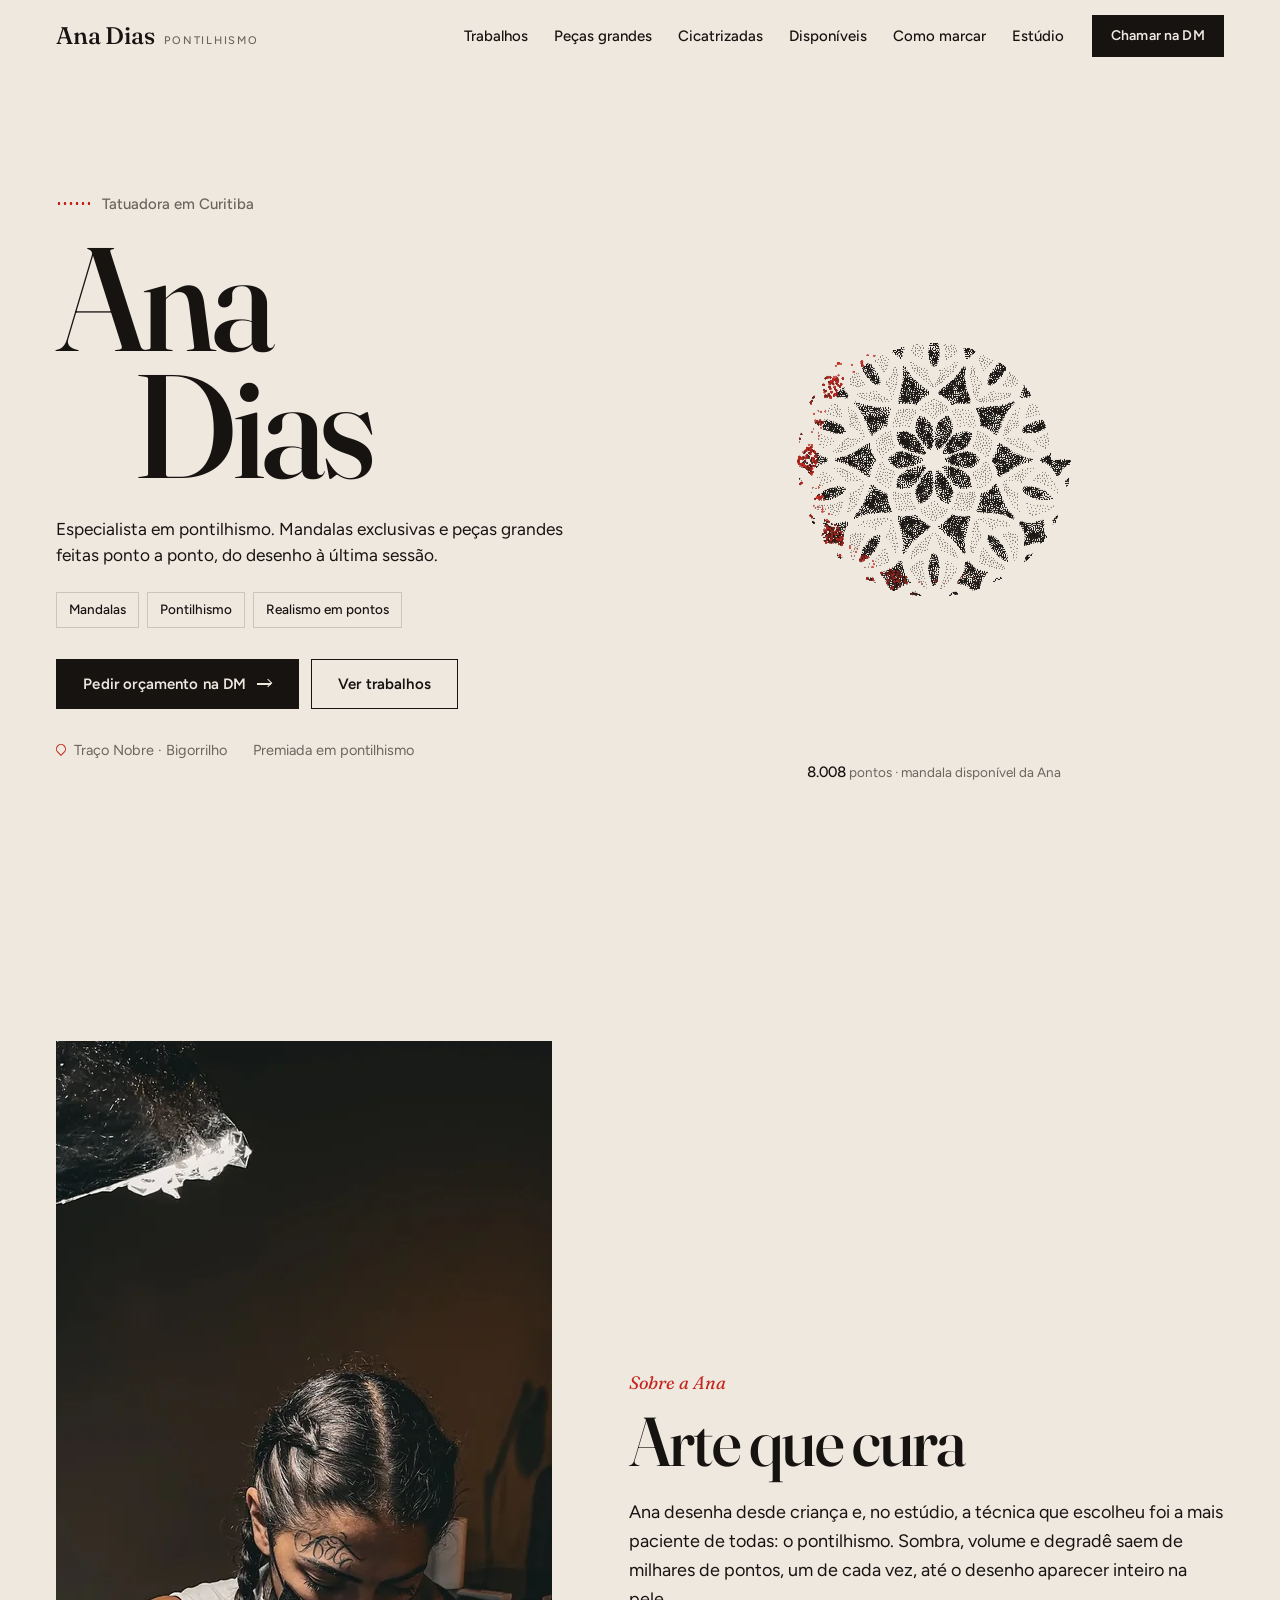
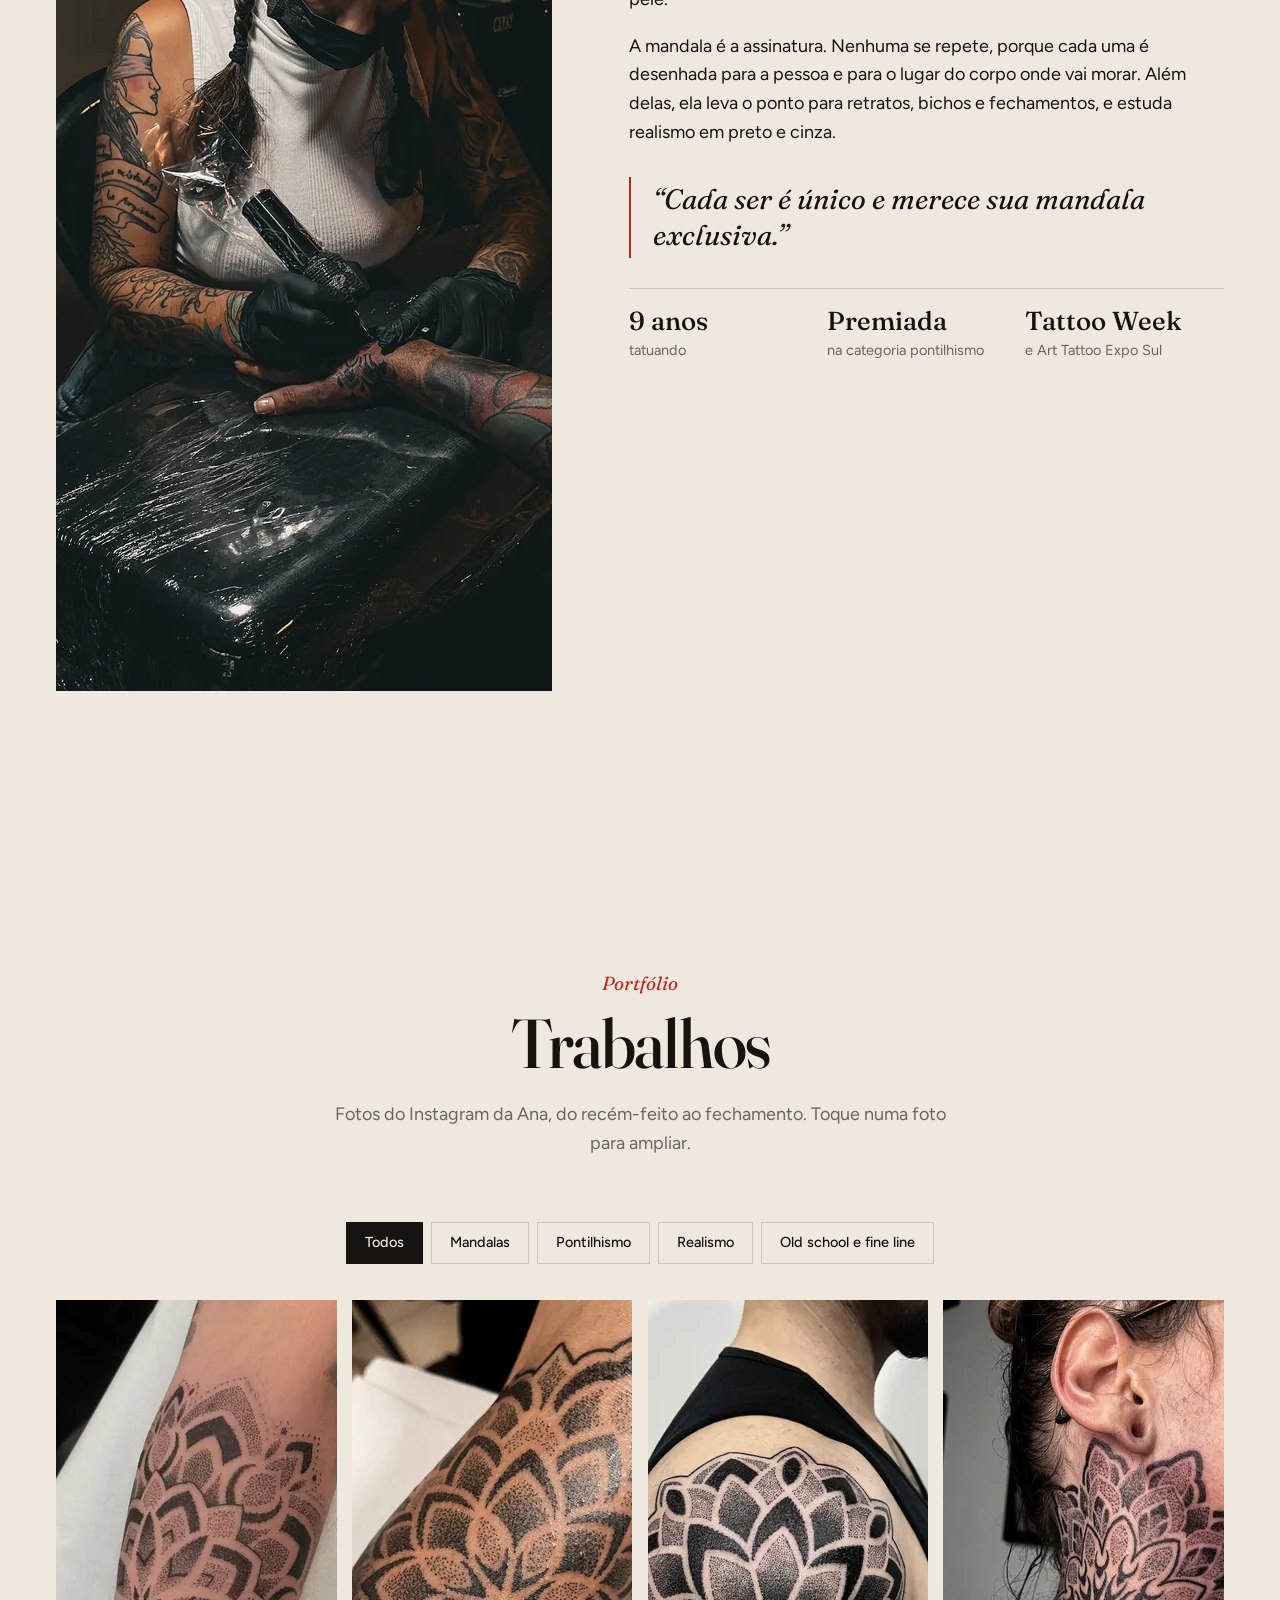
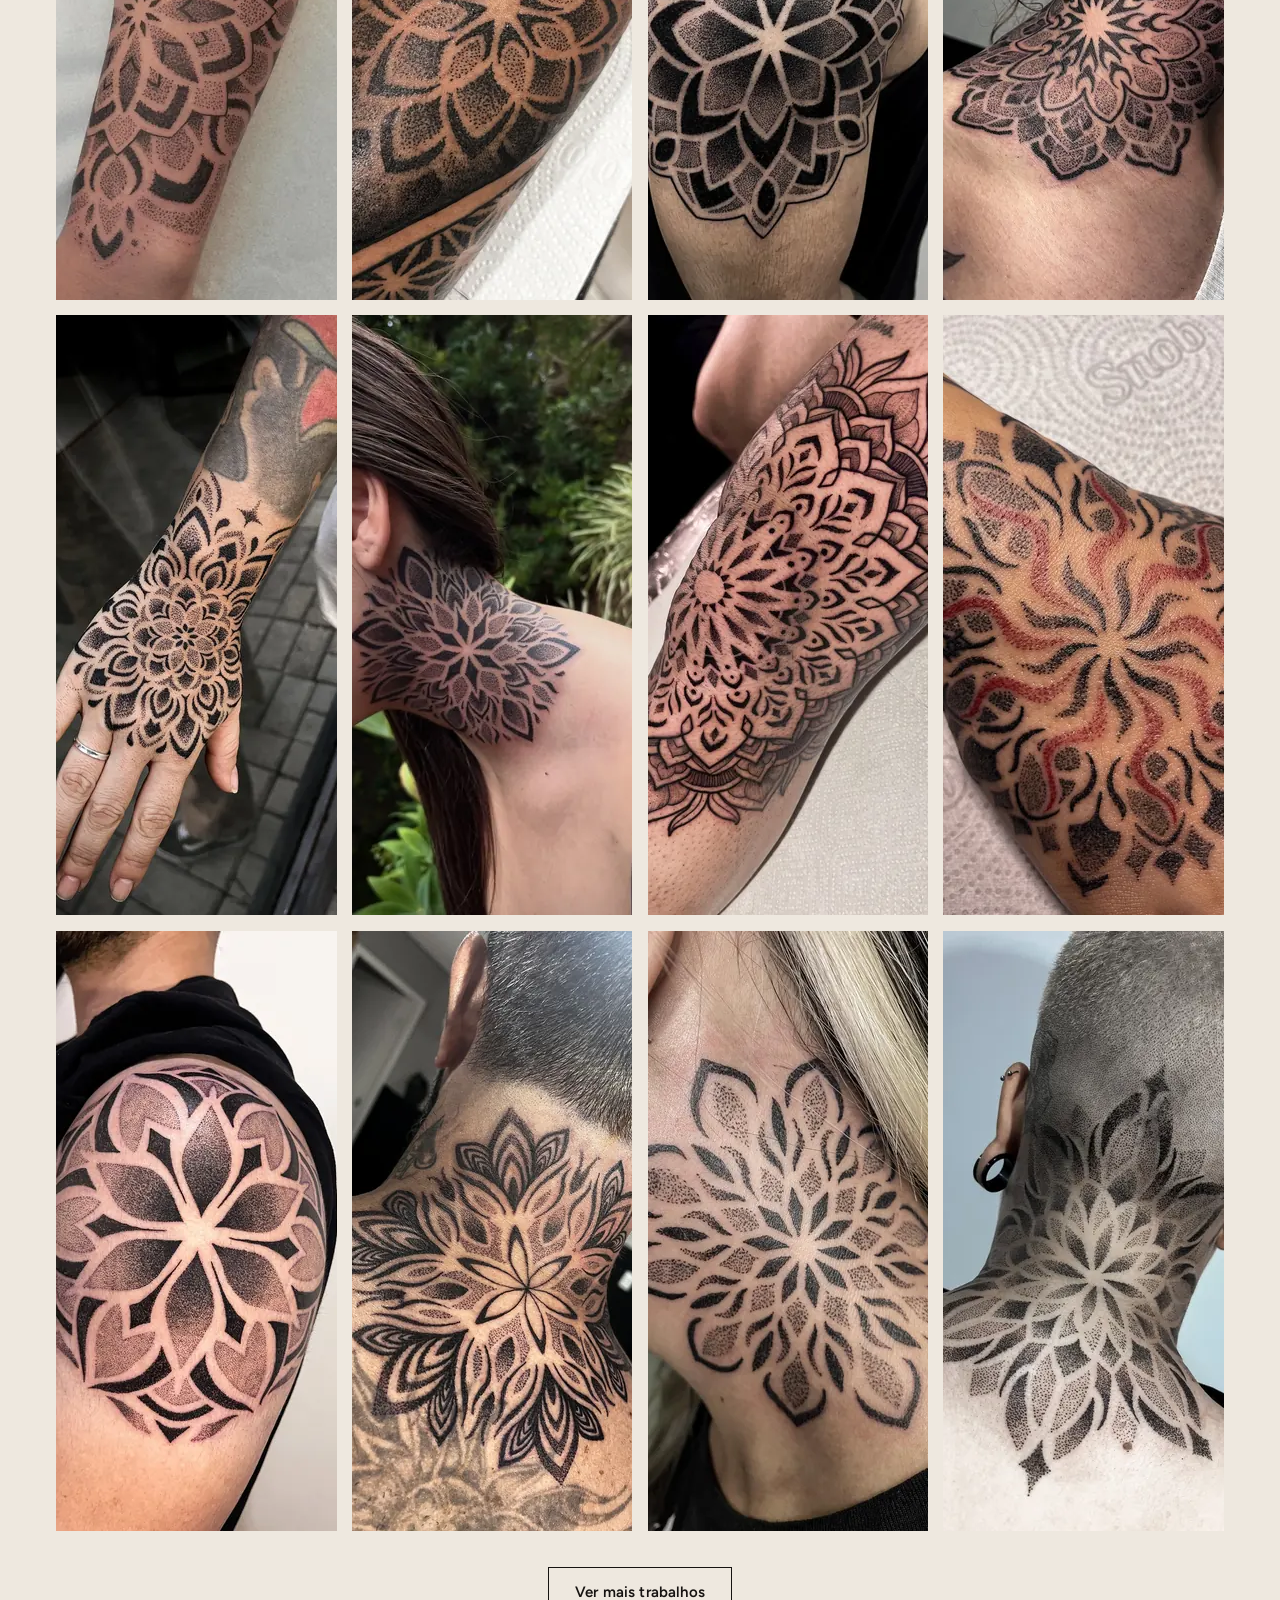
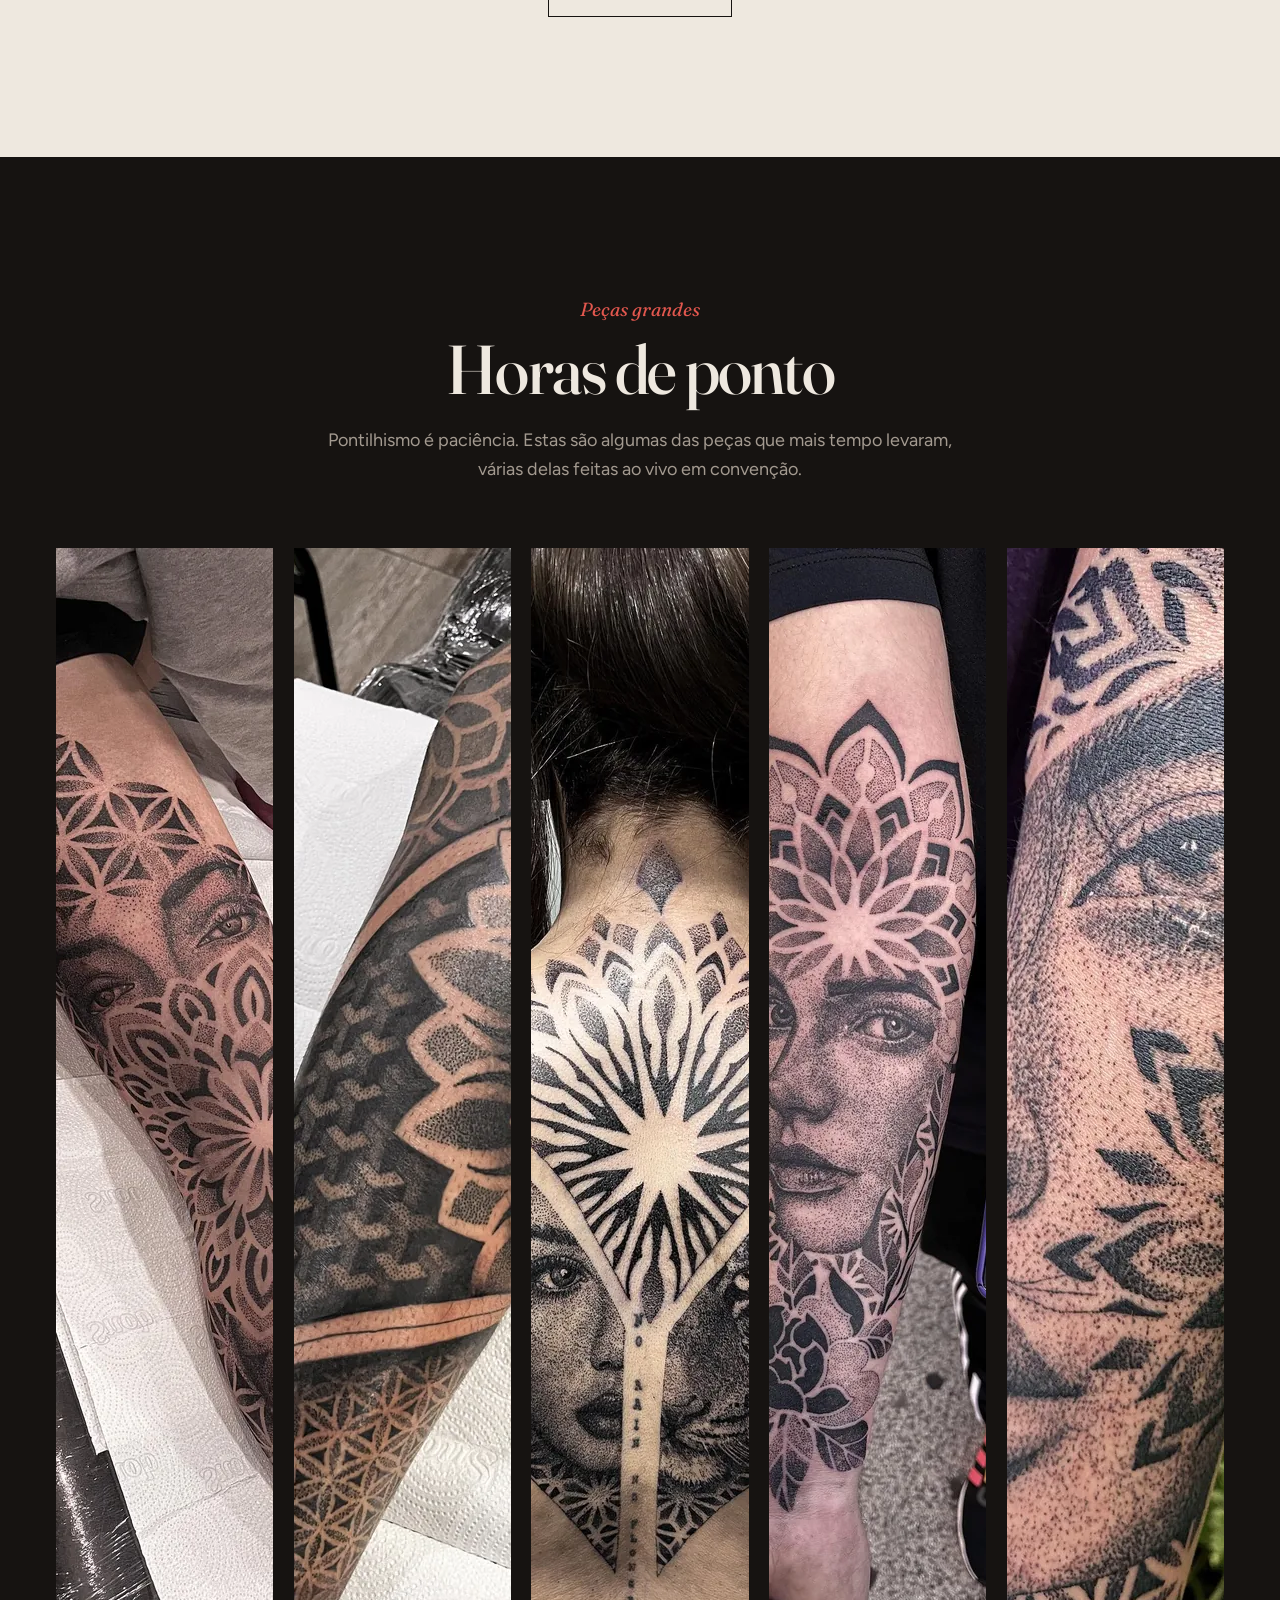
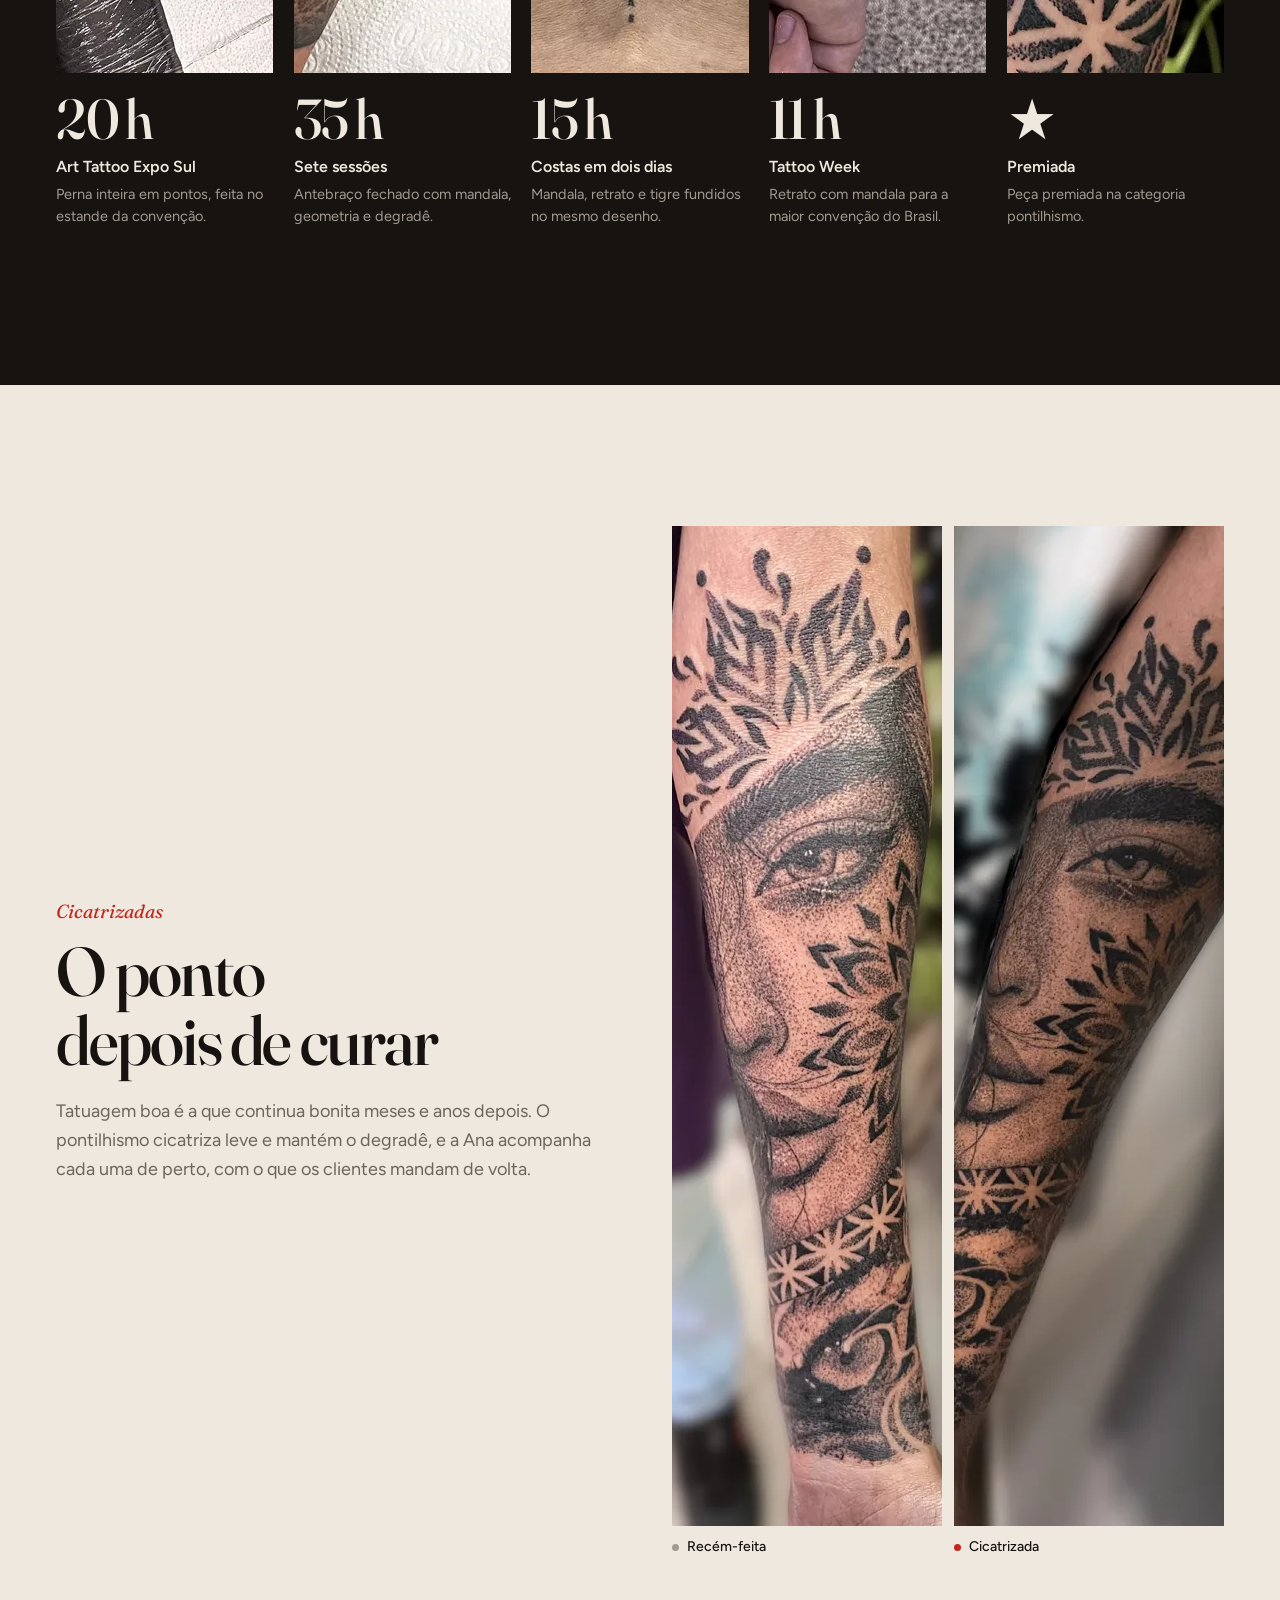
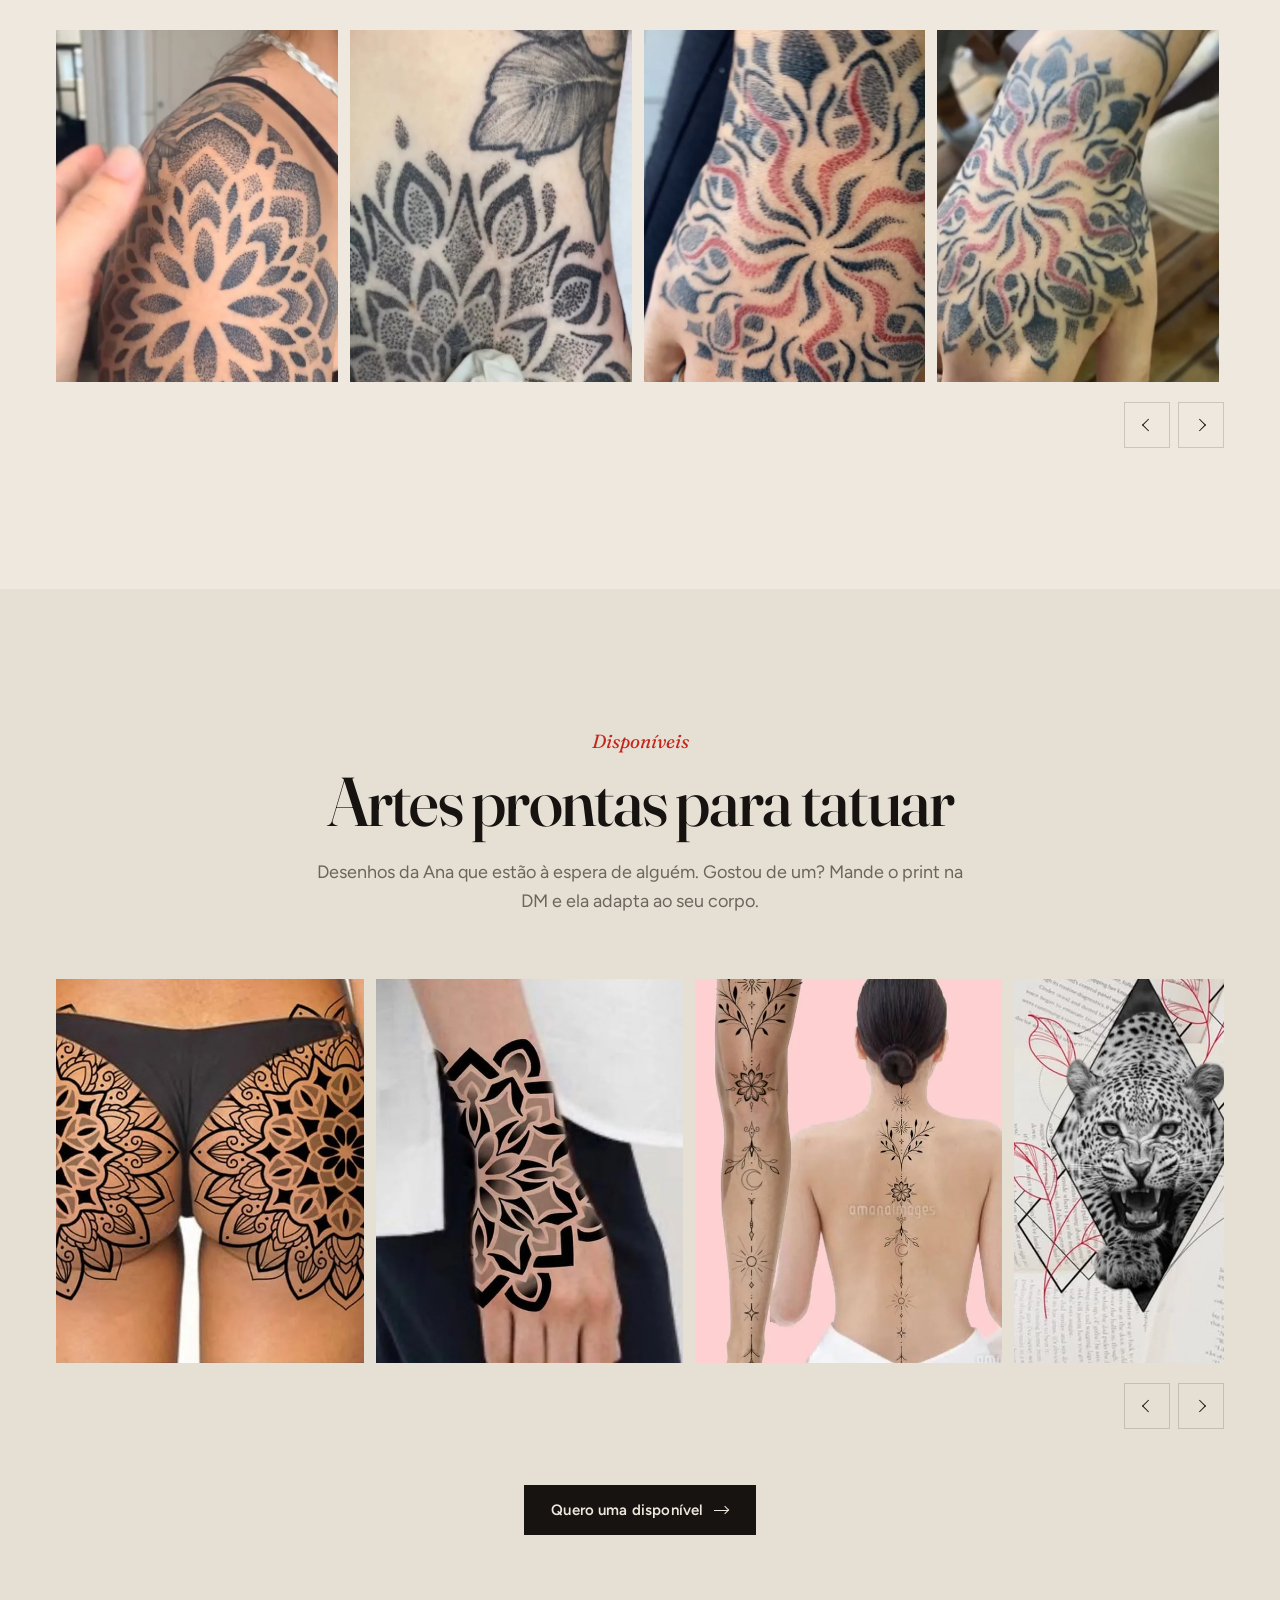
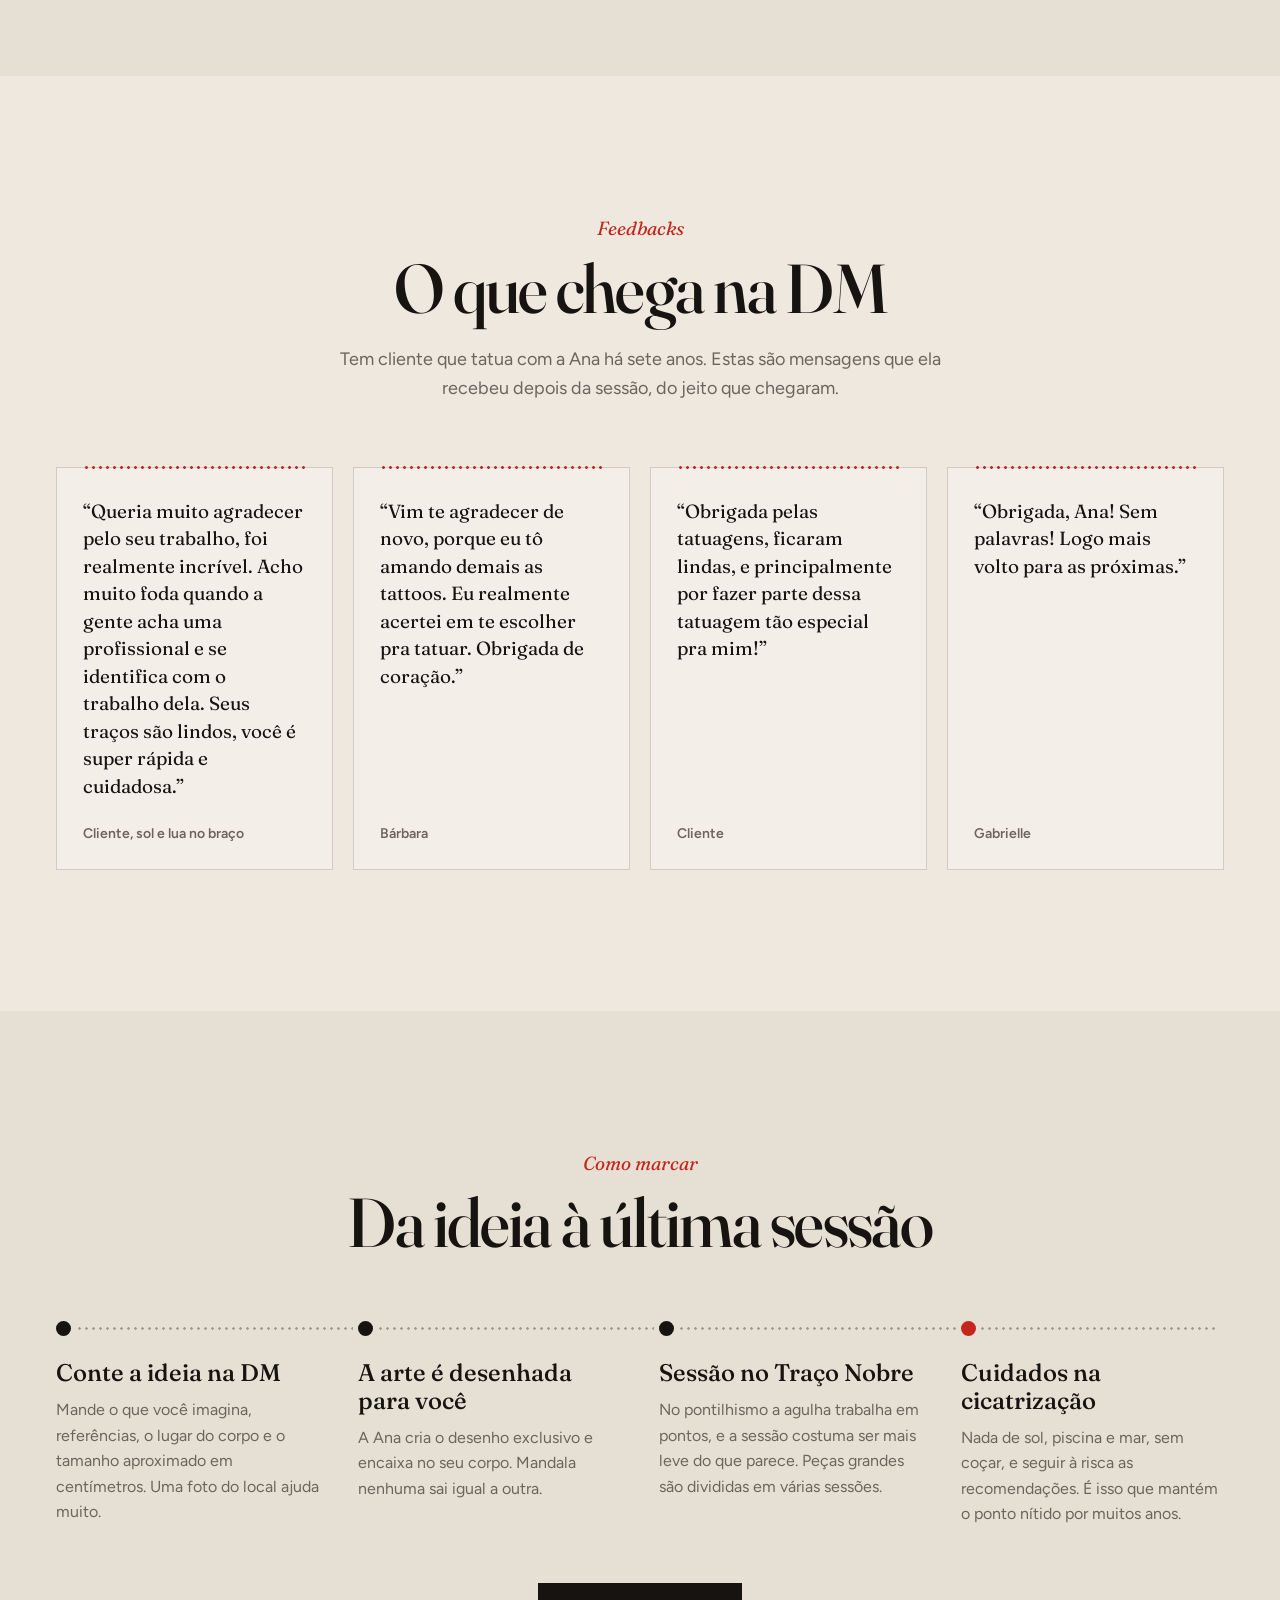
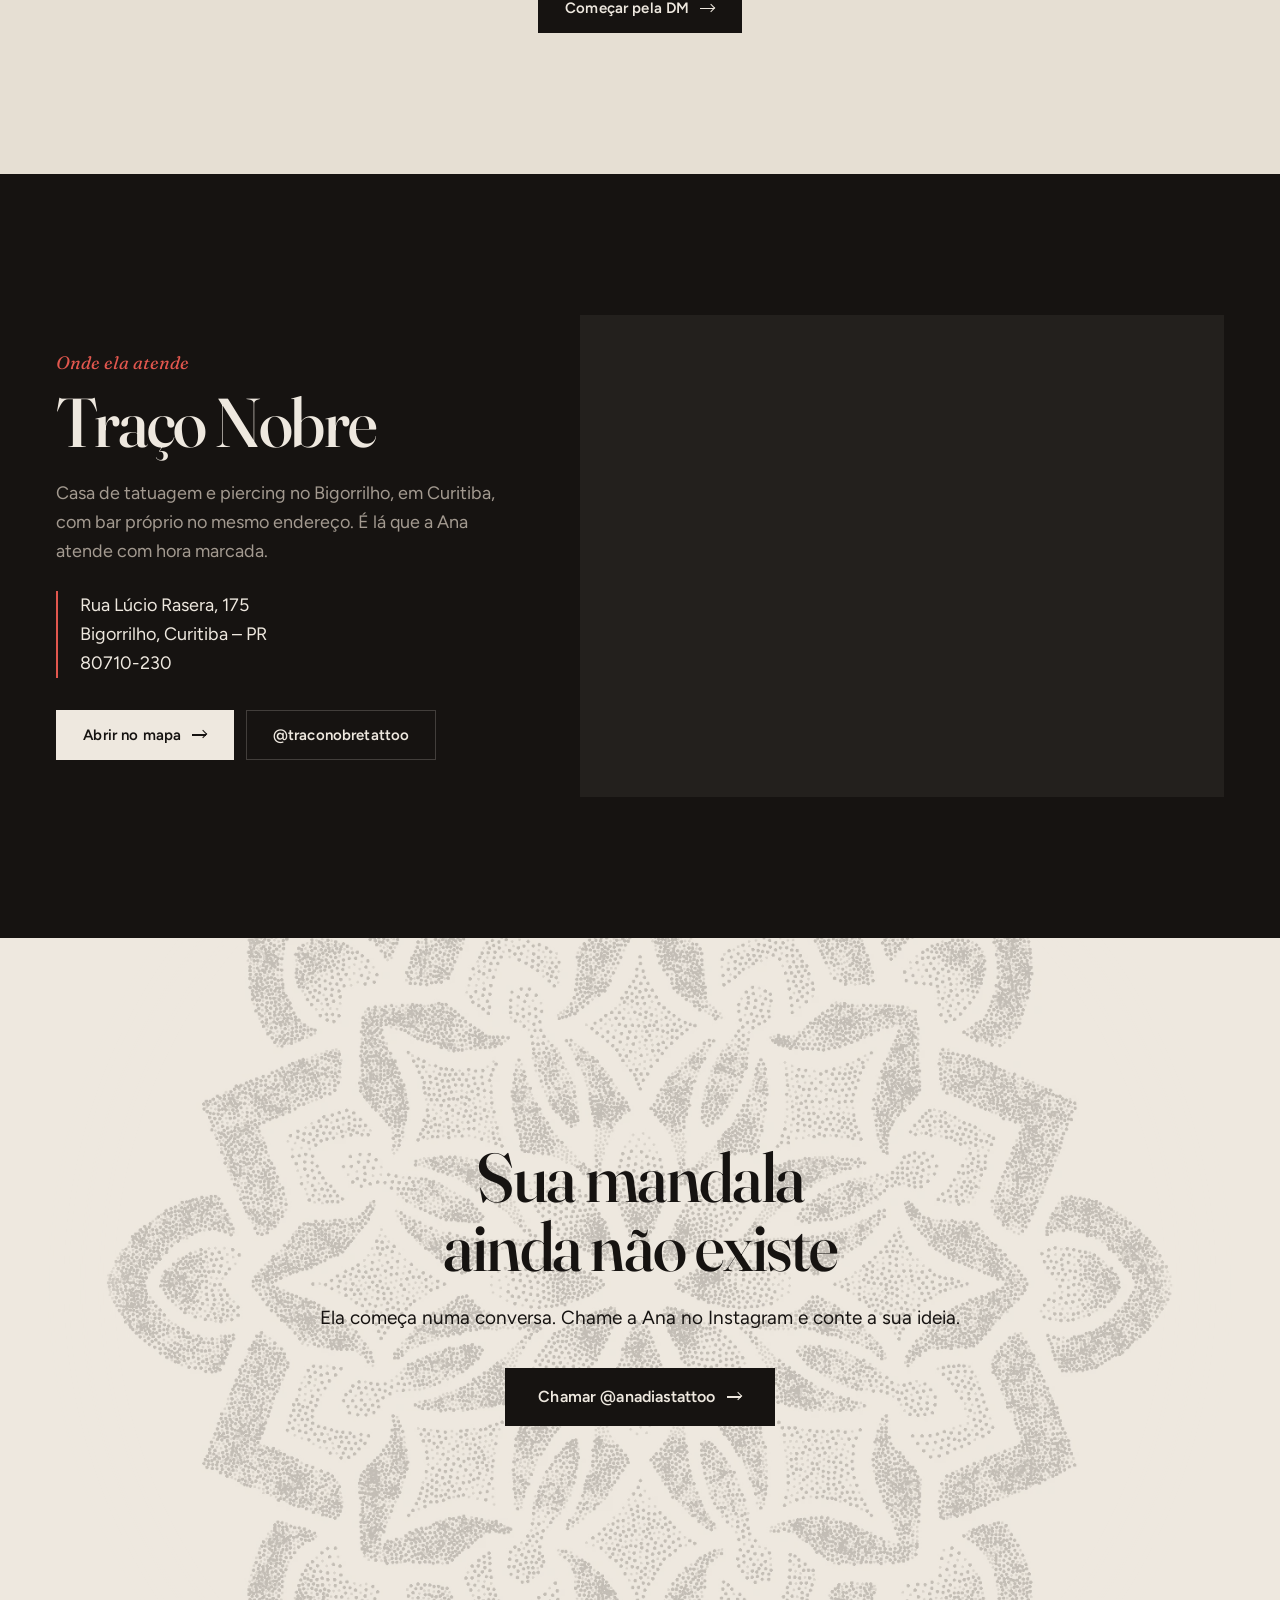
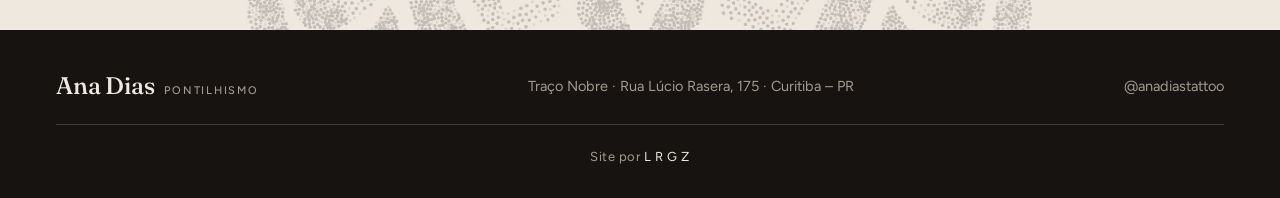
==== commit 1e519a4f: "Cicatrizadas e disponíveis recortadas em 4:5 sem os textos dos stories Co-Authored-By: Claude Opus 5" ====
--- a/index.html
+++ b/index.html
@@ -16,7 +16,7 @@
 <link rel="preconnect" href="https://fonts.googleapis.com">
 <link rel="preconnect" href="https://fonts.gstatic.com" crossorigin>
 <link href="https://fonts.googleapis.com/css2?family=Fraunces:opsz,wght@9..144,400;9..144,500;9..144,600&family=Figtree:wght@400;500;600&display=swap" rel="stylesheet">
-<link rel="stylesheet" href="assets/css/site.css?v=1">
+<link rel="stylesheet" href="assets/css/site.css?v=2">
 <script>if(!matchMedia('(prefers-reduced-motion: reduce)').matches&&!matchMedia('(hover: none), (pointer: coarse)').matches&&innerWidth>1000)document.documentElement.classList.add('gl')</script>
 </head>
 <body>
@@ -233,18 +233,17 @@
   </div>
   <div class="trilho-wrap entra">
     <ul class="trilho" id="trilho-cic" tabindex="0" aria-label="Tatuagens cicatrizadas enviadas por clientes">
-      <li><img src="assets/img/cic/01.webp" alt="Tatuagem da Ana cicatrizada, enviada por cliente" width="360" height="640" loading="lazy" decoding="async" draggable="false"></li>
-      <li><img src="assets/img/cic/02.webp" alt="Tatuagem da Ana cicatrizada, enviada por cliente" width="360" height="640" loading="lazy" decoding="async" draggable="false"></li>
-      <li><img src="assets/img/cic/03.webp" alt="Tatuagem da Ana cicatrizada, enviada por cliente" width="360" height="640" loading="lazy" decoding="async" draggable="false"></li>
-      <li><img src="assets/img/cic/04.webp" alt="Tatuagem da Ana cicatrizada, enviada por cliente" width="360" height="640" loading="lazy" decoding="async" draggable="false"></li>
-      <li><img src="assets/img/cic/05.webp" alt="Tatuagem da Ana cicatrizada, enviada por cliente" width="360" height="640" loading="lazy" decoding="async" draggable="false"></li>
-      <li><img src="assets/img/cic/06.webp" alt="Tatuagem da Ana cicatrizada, enviada por cliente" width="360" height="640" loading="lazy" decoding="async" draggable="false"></li>
-      <li><img src="assets/img/cic/07.webp" alt="Tatuagem da Ana cicatrizada, enviada por cliente" width="360" height="640" loading="lazy" decoding="async" draggable="false"></li>
-      <li><img src="assets/img/cic/08.webp" alt="Tatuagem da Ana cicatrizada, enviada por cliente" width="360" height="640" loading="lazy" decoding="async" draggable="false"></li>
-      <li><img src="assets/img/cic/09.webp" alt="Tatuagem da Ana cicatrizada, enviada por cliente" width="360" height="640" loading="lazy" decoding="async" draggable="false"></li>
-      <li><img src="assets/img/cic/10.webp" alt="Tatuagem da Ana cicatrizada, enviada por cliente" width="360" height="640" loading="lazy" decoding="async" draggable="false"></li>
-      <li><img src="assets/img/cic/11.webp" alt="Tatuagem da Ana cicatrizada, enviada por cliente" width="360" height="640" loading="lazy" decoding="async" draggable="false"></li>
-      <li><img src="assets/img/cic/12.webp" alt="Tatuagem da Ana cicatrizada, enviada por cliente" width="360" height="640" loading="lazy" decoding="async" draggable="false"></li>
+      <li><img src="assets/img/cic/01.webp" alt="Tatuagem da Ana cicatrizada, enviada por cliente" width="576" height="720" loading="lazy" decoding="async" draggable="false"></li>
+      <li><img src="assets/img/cic/02.webp" alt="Tatuagem da Ana cicatrizada, enviada por cliente" width="576" height="720" loading="lazy" decoding="async" draggable="false"></li>
+      <li><img src="assets/img/cic/03.webp" alt="Tatuagem da Ana cicatrizada, enviada por cliente" width="576" height="720" loading="lazy" decoding="async" draggable="false"></li>
+      <li><img src="assets/img/cic/04.webp" alt="Tatuagem da Ana cicatrizada, enviada por cliente" width="576" height="720" loading="lazy" decoding="async" draggable="false"></li>
+      <li><img src="assets/img/cic/05.webp" alt="Tatuagem da Ana cicatrizada, enviada por cliente" width="576" height="720" loading="lazy" decoding="async" draggable="false"></li>
+      <li><img src="assets/img/cic/06.webp" alt="Tatuagem da Ana cicatrizada, enviada por cliente" width="576" height="720" loading="lazy" decoding="async" draggable="false"></li>
+      <li><img src="assets/img/cic/07.webp" alt="Tatuagem da Ana cicatrizada, enviada por cliente" width="576" height="720" loading="lazy" decoding="async" draggable="false"></li>
+      <li><img src="assets/img/cic/08.webp" alt="Tatuagem da Ana cicatrizada, enviada por cliente" width="576" height="720" loading="lazy" decoding="async" draggable="false"></li>
+      <li><img src="assets/img/cic/09.webp" alt="Tatuagem da Ana cicatrizada, enviada por cliente" width="576" height="720" loading="lazy" decoding="async" draggable="false"></li>
+      <li><img src="assets/img/cic/10.webp" alt="Tatuagem da Ana cicatrizada, enviada por cliente" width="576" height="720" loading="lazy" decoding="async" draggable="false"></li>
+      <li><img src="assets/img/cic/11.webp" alt="Tatuagem da Ana cicatrizada, enviada por cliente" width="576" height="720" loading="lazy" decoding="async" draggable="false"></li>
     </ul>
     <div class="trilho-setas"><button class="seta-btn" data-alvo="trilho-cic" data-dir="-1" aria-label="Anterior"></button><button class="seta-btn" data-alvo="trilho-cic" data-dir="1" aria-label="Próximo"></button></div>
   </div>
@@ -258,16 +257,14 @@
   </div>
   <div class="trilho-wrap entra">
     <ul class="trilho trilho-disp" id="trilho-disp" tabindex="0" aria-label="Artes disponíveis">
-      <li><img src="assets/img/disp/01.webp" alt="Arte disponível desenhada pela Ana" width="640" height="1138" loading="lazy" decoding="async" draggable="false"></li>
-      <li><img src="assets/img/disp/02.webp" alt="Arte disponível desenhada pela Ana" width="640" height="1138" loading="lazy" decoding="async" draggable="false"></li>
-      <li><img src="assets/img/disp/03.webp" alt="Arte disponível desenhada pela Ana" width="640" height="1138" loading="lazy" decoding="async" draggable="false"></li>
-      <li><img src="assets/img/disp/04.webp" alt="Arte disponível desenhada pela Ana" width="640" height="1138" loading="lazy" decoding="async" draggable="false"></li>
-      <li><img src="assets/img/disp/05.webp" alt="Arte disponível desenhada pela Ana" width="640" height="1138" loading="lazy" decoding="async" draggable="false"></li>
-      <li><img src="assets/img/disp/06.webp" alt="Arte disponível desenhada pela Ana" width="640" height="1138" loading="lazy" decoding="async" draggable="false"></li>
-      <li><img src="assets/img/disp/07.webp" alt="Arte disponível desenhada pela Ana" width="640" height="1138" loading="lazy" decoding="async" draggable="false"></li>
-      <li><img src="assets/img/disp/08.webp" alt="Arte disponível desenhada pela Ana" width="640" height="1138" loading="lazy" decoding="async" draggable="false"></li>
-      <li><img src="assets/img/disp/09.webp" alt="Arte disponível desenhada pela Ana" width="640" height="1138" loading="lazy" decoding="async" draggable="false"></li>
-      <li><img src="assets/img/disp/10.webp" alt="Arte disponível desenhada pela Ana" width="640" height="1138" loading="lazy" decoding="async" draggable="false"></li>
+      <li><img src="assets/img/disp/01.webp" alt="Arte disponível desenhada pela Ana" width="576" height="720" loading="lazy" decoding="async" draggable="false"></li>
+      <li><img src="assets/img/disp/02.webp" alt="Arte disponível desenhada pela Ana" width="576" height="720" loading="lazy" decoding="async" draggable="false"></li>
+      <li><img src="assets/img/disp/03.webp" alt="Arte disponível desenhada pela Ana" width="576" height="720" loading="lazy" decoding="async" draggable="false"></li>
+      <li><img src="assets/img/disp/04.webp" alt="Arte disponível desenhada pela Ana" width="576" height="720" loading="lazy" decoding="async" draggable="false"></li>
+      <li><img src="assets/img/disp/05.webp" alt="Arte disponível desenhada pela Ana" width="576" height="720" loading="lazy" decoding="async" draggable="false"></li>
+      <li><img src="assets/img/disp/06.webp" alt="Arte disponível desenhada pela Ana" width="576" height="720" loading="lazy" decoding="async" draggable="false"></li>
+      <li><img src="assets/img/disp/07.webp" alt="Arte disponível desenhada pela Ana" width="576" height="720" loading="lazy" decoding="async" draggable="false"></li>
+      <li><img src="assets/img/disp/08.webp" alt="Arte disponível desenhada pela Ana" width="576" height="720" loading="lazy" decoding="async" draggable="false"></li>
     </ul>
     <div class="trilho-setas"><button class="seta-btn" data-alvo="trilho-disp" data-dir="-1" aria-label="Anterior"></button><button class="seta-btn" data-alvo="trilho-disp" data-dir="1" aria-label="Próximo"></button></div>
   </div>
--- a/assets/css/site.css
+++ b/assets/css/site.css
@@ -161,9 +161,9 @@
 .trilho-wrap { position: relative; }
 .trilho { list-style: none; padding: 0 0 4px; margin: 0; display: flex; gap: 12px; overflow-x: auto; overflow-y: hidden; scroll-snap-type: x mandatory; scrollbar-width: none; overscroll-behavior-x: contain; }
 .trilho::-webkit-scrollbar { display: none; }
-.trilho li { flex: 0 0 clamp(150px, 17vw, 220px); scroll-snap-align: start; }
-.trilho img { width: 100%; aspect-ratio: 9 / 16; object-fit: cover; background: var(--papel-2); -webkit-user-drag: none; -webkit-touch-callout: none; user-select: none; }
-.trilho-disp li { flex-basis: clamp(200px, 22vw, 280px); }
+.trilho li { flex: 0 0 clamp(190px, 22vw, 290px); scroll-snap-align: start; }
+.trilho img { width: 100%; height: auto; aspect-ratio: 4 / 5; object-fit: cover; background: var(--papel-2); -webkit-user-drag: none; -webkit-touch-callout: none; user-select: none; }
+.trilho-disp li { flex-basis: clamp(200px, 24vw, 310px); }
 .trilho-setas { display: flex; justify-content: flex-end; gap: 8px; margin-top: 16px; }
 .seta-btn { width: 46px; height: 46px; border: 1px solid var(--linha); position: relative; transition: border-color .3s var(--curva), background-color .3s var(--curva); }
 .seta-btn:hover { border-color: var(--tinta); background: rgba(22, 19, 17, .04); }
